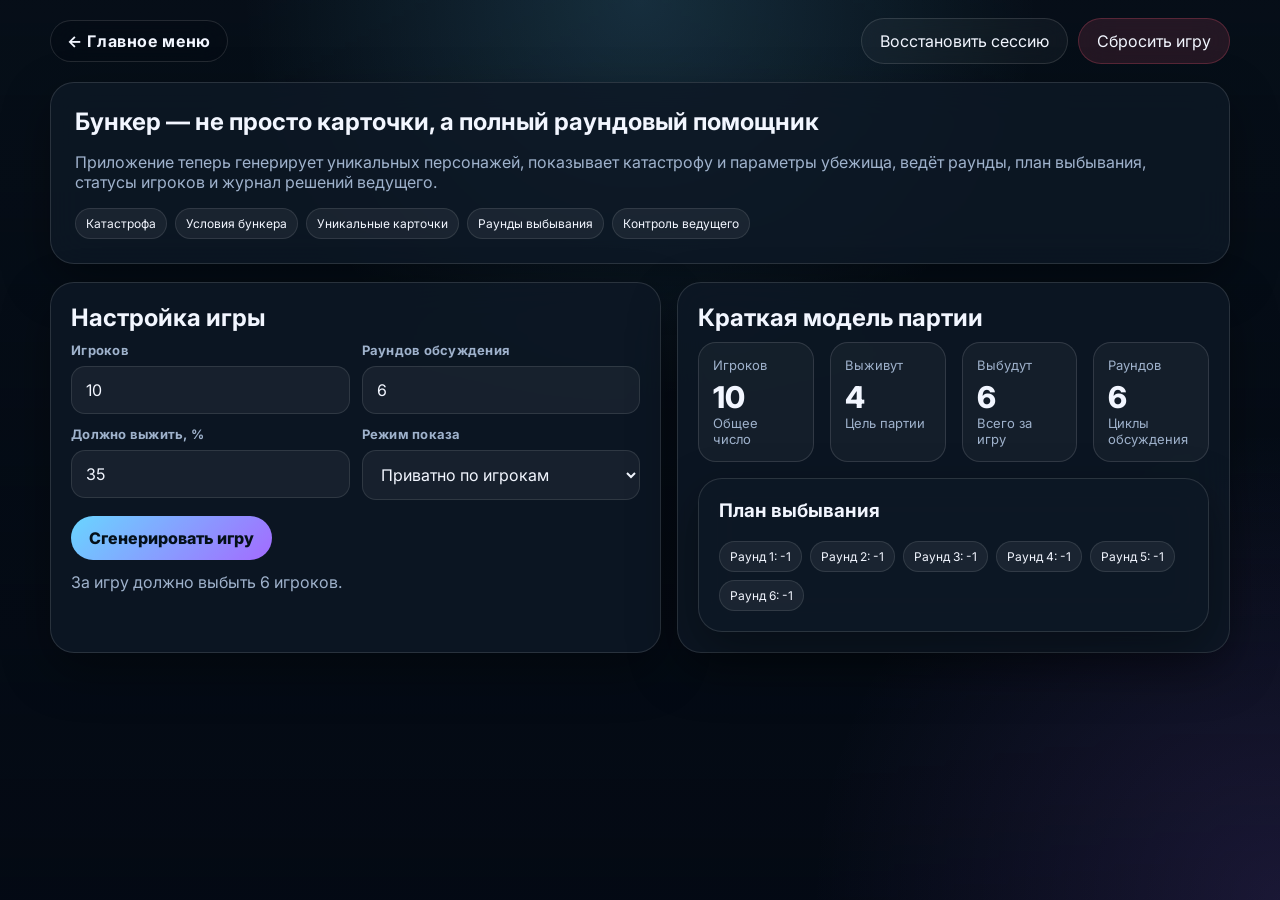
==== bunker.html @ 2659357e "Add files via upload" ====
<!DOCTYPE html>
<html lang="ru">
<head>
  <meta charset="UTF-8" />
  <meta name="viewport" content="width=device-width, initial-scale=1.0" />
  <title>Бункер — помощник ведущего</title>
  <link rel="preconnect" href="https://fonts.googleapis.com">
  <link rel="preconnect" href="https://fonts.gstatic.com" crossorigin>
  <link href="https://fonts.googleapis.com/css2?family=Inter:wght@400;500;600;700;800;900&display=swap" rel="stylesheet">
  <link rel="stylesheet" href="style.css">
</head>
<body class="bunker-bg">
  <main class="app-shell">
    <div class="topbar">
      <a class="brand" href="index.html">← Главное меню</a>
      <div class="button-row">
        <button class="ghost-btn" id="restoreBtn">Восстановить сессию</button>
        <button class="danger-btn" id="resetBtn">Сбросить игру</button>
      </div>
    </div>

    <section class="page-hero">
      <h1>Бункер — не просто карточки, а полный раундовый помощник</h1>
      <p>Приложение теперь генерирует уникальных персонажей, показывает катастрофу и параметры убежища, ведёт раунды, план выбывания, статусы игроков и журнал решений ведущего.</p>
      <div class="tag-row">
        <span class="tag">Катастрофа</span>
        <span class="tag">Условия бункера</span>
        <span class="tag">Уникальные карточки</span>
        <span class="tag">Раунды выбывания</span>
        <span class="tag">Контроль ведущего</span>
      </div>
    </section>

    <section id="setupView" class="setup-grid">
      <div class="setup-card">
        <h2>Настройка игры</h2>
        <div class="field-grid">
          <div class="field">
            <label for="playerCount">Игроков</label>
            <input id="playerCount" type="number" min="4" max="30" value="10">
          </div>
          <div class="field">
            <label for="roundsCount">Раундов обсуждения</label>
            <input id="roundsCount" type="number" min="3" max="10" value="6">
          </div>
          <div class="field">
            <label for="survivalPercent">Должно выжить, %</label>
            <input id="survivalPercent" type="number" min="20" max="60" value="35">
          </div>
          <div class="field">
            <label for="revealMode">Режим показа</label>
            <select id="revealMode">
              <option value="private">Приватно по игрокам</option>
              <option value="moderator">Сразу панель ведущего</option>
            </select>
          </div>
        </div>
        <div class="button-row" style="margin-top:16px">
          <button class="primary-btn" id="startBunkerBtn">Сгенерировать игру</button>
        </div>
        <p class="muted" id="bunkerHint" style="margin-top:12px">Лучше всего работает с 8–16 игроками и 5–7 раундами.</p>
      </div>

      <div class="setup-card">
        <h2>Краткая модель партии</h2>
        <div class="summary-grid">
          <div class="kpi"><div class="label">Игроков</div><div class="value" id="playersKpi">10</div><div class="hint">Общее число</div></div>
          <div class="kpi"><div class="label">Выживут</div><div class="value" id="surviveKpi">4</div><div class="hint">Цель партии</div></div>
          <div class="kpi"><div class="label">Выбyдут</div><div class="value" id="removeKpi">6</div><div class="hint">Всего за игру</div></div>
          <div class="kpi"><div class="label">Раундов</div><div class="value" id="roundsKpi">6</div><div class="hint">Циклы обсуждения</div></div>
        </div>
        <div class="status-card" style="margin-top:16px">
          <h3 style="margin-top:0">План выбывания</h3>
          <div class="tag-row" id="removalPreview"></div>
        </div>
      </div>
    </section>

    <section id="revealView" class="reveal-card hidden">
      <div class="reveal-stage active" id="revealWaiting">
        <div class="reveal-center">
          <div class="status-badge warn">Приватная выдача карточек</div>
          <h2 id="revealPlayerTitle">Игрок 1</h2>
          <p class="reveal-desc">Передайте устройство игроку и покажите только его карточку. После просмотра скройте её и переходите к следующему участнику.</p>
          <button class="primary-btn" id="showCharacterBtn">Показать карточку</button>
        </div>
      </div>
      <div class="reveal-stage" id="revealCardStage">
        <div id="characterRevealBody"></div>
        <div class="button-row" style="justify-content:center; margin-top:16px">
          <button class="ghost-btn" id="hideCharacterBtn">Скрыть и передать дальше</button>
        </div>
      </div>
    </section>

    <section id="dashboardView" class="dashboard-grid hidden">
      <div class="dashboard-card">
        <h3>Сценарий катастрофы и бункер</h3>
        <div class="modal-grid" id="scenarioGrid"></div>
      </div>

      <div class="dashboard-card">
        <h3>Игровой контроль</h3>
        <div class="summary-grid" style="margin-top:14px">
          <div class="kpi"><div class="label">Раунд</div><div class="value" id="roundLabel">1</div><div class="hint">Текущий этап</div></div>
          <div class="kpi"><div class="label">Живых</div><div class="value" id="aliveLabel">0</div><div class="hint">Остались в споре</div></div>
          <div class="kpi"><div class="label">План</div><div class="value" id="roundPlanLabel">0</div><div class="hint">Выгнать в этом раунде</div></div>
          <div class="kpi"><div class="label">Финал</div><div class="value" id="goalLabel">0</div><div class="hint">Должно выжить</div></div>
        </div>
        <div class="button-row" style="margin-top:16px">
          <button class="primary-btn" id="nextRoundBtn">Следующий раунд</button>
          <button class="ghost-btn" id="showAllBtn">Показать все карточки ведущему</button>
          <button class="soft-btn" id="randomSpeakerBtn">Случайный выступающий</button>
        </div>
        <p class="muted" id="speakerResult" style="margin-top:12px">Нажмите кнопку, чтобы выбрать следующего выступающего среди живых игроков.</p>
      </div>

      <div class="dashboard-card" style="grid-column: 1 / -1;">
        <div class="topbar" style="margin-bottom:14px">
          <h3 style="margin:0">Игроки</h3>
          <div class="button-row">
            <span class="status-badge warn" id="survivalState">Игра продолжается</span>
          </div>
        </div>
        <div class="players-grid" id="playersGrid"></div>
      </div>

      <div class="dashboard-card" style="grid-column: 1 / -1;">
        <h3>Журнал игры</h3>
        <div class="log-list" id="gameLog"></div>
      </div>
    </section>
  </main>

  <div class="modal" id="playerModal">
    <div class="modal-card">
      <div class="topbar">
        <h2 id="modalTitle" style="margin:0">Игрок</h2>
        <button class="ghost-btn" id="closeModalBtn">Закрыть</button>
      </div>
      <div class="modal-grid" id="modalBody"></div>
    </div>
  </div>

  <script>
    const STORAGE_KEY = 'bunkerEnhancedStateV2';
    let state = null;
    let bunkerData = null;
    const el = id => document.getElementById(id);

    async function loadData() {
      if (bunkerData) return bunkerData;
      const [disasters, settings, fields, supplies] = await Promise.all([
        fetch('data/disasters.json').then(r => r.json()),
        fetch('data/bunker-settings.json').then(r => r.json()),
        fetch('data/fields.json').then(r => r.json()),
        fetch('data/supplies.json').then(r => r.json())
      ]);
      bunkerData = { disasters, settings, fields, supplies };
      return bunkerData;
    }

    function clampNumber(value, min, max, fallback) {
      const num = parseInt(value, 10);
      if (Number.isNaN(num)) return fallback;
      return Math.min(max, Math.max(min, num));
    }

    function getConfig() {
      const players = clampNumber(el('playerCount').value, 4, 30, 10);
      const rounds = clampNumber(el('roundsCount').value, 3, 10, 6);
      const survivalPercent = clampNumber(el('survivalPercent').value, 20, 60, 35);
      const survive = Math.max(1, Math.round(players * survivalPercent / 100));
      const remove = Math.max(0, players - survive);
      return { players, rounds, survivalPercent, survive, remove, revealMode: el('revealMode').value };
    }

    function computeRemovalPlan(remove, rounds) {
      const plan = new Array(rounds).fill(0);
      let remaining = remove;
      for (let i = 0; i < rounds; i++) {
        const roundsLeft = rounds - i;
        const step = roundsLeft === 1 ? remaining : Math.ceil(remaining / roundsLeft);
        plan[i] = Math.max(0, Math.min(step, remaining));
        remaining -= plan[i];
      }
      return plan;
    }

    function updateSetupPreview() {
      const cfg = getConfig();
      const plan = computeRemovalPlan(cfg.remove, cfg.rounds);
      el('playersKpi').textContent = cfg.players;
      el('surviveKpi').textContent = cfg.survive;
      el('removeKpi').textContent = cfg.remove;
      el('roundsKpi').textContent = cfg.rounds;
      el('removalPreview').innerHTML = plan.map((count, i) => `<span class="tag">Раунд ${i + 1}: -${count}</span>`).join('');
      el('bunkerHint').textContent = cfg.remove === 0
        ? 'С таким процентом никто не выбывает. Для классики уменьшите процент выживших.'
        : `За игру должно выбыть ${cfg.remove} игроков.`;
    }

    function randomFrom(arr) {
      return arr[Math.floor(Math.random() * arr.length)];
    }

    function randomUniqueMultiple(arr, min, max) {
      const copy = [...arr];
      const count = Math.min(copy.length, Math.floor(Math.random() * (max - min + 1)) + min);
      const result = [];
      for (let i = 0; i < count; i++) {
        const idx = Math.floor(Math.random() * copy.length);
        result.push(copy.splice(idx, 1)[0]);
      }
      return result;
    }

    function generateCharacters(fields, total) {
      const used = {
        professions: new Set(), health: new Set(), phobias: new Set(),
        skills: new Set(), inventory: new Set(), qualities: new Set(),
        biography: new Set(), secrets: new Set()
      };

      function pick(key) {
        const pool = fields[key];
        const available = pool.filter(item => !used[key].has(item));
        const value = available.length ? randomFrom(available) : randomFrom(pool);
        used[key].add(value);
        return value;
      }

      return Array.from({ length: total }, (_, i) => ({
        id: i + 1,
        alive: true,
        profession: pick('professions'),
        health: pick('health'),
        phobia: pick('phobias'),
        skill: pick('skills'),
        inventory: pick('inventory'),
        quality: pick('qualities'),
        biography: pick('biography'),
        secret: pick('secrets'),
        notes: []
      }));
    }

    async function startBunker() {
      const cfg = getConfig();
      const data = await loadData();
      const disaster = randomFrom(data.disasters);
      const setting = randomFrom(data.settings);
      const supplies = randomUniqueMultiple(data.supplies, 2, 4);
      const area = randomFrom([
        '56 м², один уровень, тесно, но безопасно',
        '92 м², один уровень, комфортно для средней группы',
        '128 м², два уровня, хороший запас пространства',
        '168 м², два уровня, много отсеков и складов',
        '220 м², модульный бункер с технической зоной'
      ]);

      state = {
        round: 1,
        revealIndex: 0,
        showAllCards: cfg.revealMode === 'moderator',
        config: cfg,
        removalPlan: computeRemovalPlan(cfg.remove, cfg.rounds),
        scenario: {
          disaster,
          setting,
          area,
          supplies,
          specialRule: randomFrom([
            'Воздух снаружи опасен ещё минимум 18 месяцев.',
            'Первые 30 дней выходить наружу нельзя ни при каких условиях.',
            'В бункере нестабильная фильтрация воды.',
            'Энергии хватит только при строгой экономии.',
            'Снаружи иногда слышны сигналы других выживших.'
          ])
        },
        players: generateCharacters(data.fields, cfg.players),
        log: [{ time: new Date().toLocaleString('ru-RU'), message: 'Игра «Бункер» сгенерирована.' }]
      };
      saveState();

      if (cfg.revealMode === 'private') {
        showReveal();
      } else {
        showDashboard();
        makeLog('Карточки сразу открыты ведущему.');
      }
    }

    function saveState() {
      localStorage.setItem(STORAGE_KEY, JSON.stringify(state));
    }

    function clearState() {
      localStorage.removeItem(STORAGE_KEY);
    }

    function makeLog(message) {
      state.log.unshift({ time: new Date().toLocaleString('ru-RU'), message });
      saveState();
      renderDashboard();
    }

    function showReveal() {
      el('setupView').classList.add('hidden');
      el('dashboardView').classList.add('hidden');
      el('revealView').classList.remove('hidden');
      renderReveal();
    }

    function renderReveal() {
      const player = state.players[state.revealIndex];
      if (!player) {
        showDashboard();
        makeLog('Все карточки розданы. Ведущий перешёл в режим управления игрой.');
        return;
      }
      el('revealWaiting').classList.add('active');
      el('revealCardStage').classList.remove('active');
      el('revealPlayerTitle').textContent = `Игрок ${player.id}`;
    }

    function buildCharacterHtml(player) {
      return `
        <div class="reveal-center" style="align-items:stretch; text-align:left; min-height:auto;">
          <div class="status-card">
            <h2 style="margin-top:0">Карточка игрока ${player.id}</h2>
            <div class="modal-grid">
              <div class="kpi"><div class="label">Профессия</div><div>${player.profession}</div></div>
              <div class="kpi"><div class="label">Здоровье</div><div>${player.health}</div></div>
              <div class="kpi"><div class="label">Фобия</div><div>${player.phobia}</div></div>
              <div class="kpi"><div class="label">Навык</div><div>${player.skill}</div></div>
              <div class="kpi"><div class="label">Инвентарь</div><div>${player.inventory}</div></div>
              <div class="kpi"><div class="label">Качество</div><div>${player.quality}</div></div>
              <div class="kpi"><div class="label">Биография</div><div>${player.biography}</div></div>
              <div class="kpi"><div class="label">Секрет</div><div>${player.secret}</div></div>
            </div>
          </div>
        </div>
      `;
    }

    function showCharacter() {
      const player = state.players[state.revealIndex];
      if (!player) return;
      el('characterRevealBody').innerHTML = buildCharacterHtml(player);
      el('revealWaiting').classList.remove('active');
      el('revealCardStage').classList.add('active');
    }

    function hideCharacterAndNext() {
      state.revealIndex += 1;
      saveState();
      renderReveal();
    }

    function showDashboard() {
      el('setupView').classList.add('hidden');
      el('revealView').classList.add('hidden');
      el('dashboardView').classList.remove('hidden');
      renderDashboard();
    }

    function getRoundPlanCount() {
      return state.removalPlan[Math.min(state.round - 1, state.removalPlan.length - 1)] || 0;
    }

    function renderDashboard() {
      if (!state) return;
      el('roundLabel').textContent = state.round;
      el('aliveLabel').textContent = state.players.filter(p => p.alive).length;
      el('roundPlanLabel').textContent = getRoundPlanCount();
      el('goalLabel').textContent = state.config.survive;
      el('survivalState').textContent = state.players.filter(p => p.alive).length <= state.config.survive ? 'Финал: достигнут лимит выживших' : 'Игра продолжается';
      renderScenario();
      renderPlayers();
      renderLog();
      saveState();
    }

    function renderScenario() {
      const s = state.scenario;
      el('scenarioGrid').innerHTML = `
        <div class="kpi"><div class="label">Катастрофа</div><div class="value" style="font-size:24px">${s.disaster.type}</div><div class="hint">${s.disaster.description}</div></div>
        <div class="kpi"><div class="label">Бункер</div><div class="value" style="font-size:24px">${s.area}</div><div class="hint">Срок: ${s.setting.duration}</div></div>
        <div class="kpi"><div class="label">Ресурсы</div><div>${s.setting.resources}</div><div class="hint">Размер: ${s.setting.size}</div></div>
        <div class="kpi"><div class="label">Припасы</div><div>${s.supplies.join(', ')}</div><div class="hint">Стартовый запас</div></div>
        <div class="kpi" style="grid-column: 1 / -1;"><div class="label">Особое правило</div><div>${s.specialRule}</div></div>
      `;
    }

    function renderPlayers() {
      const showAll = state.showAllCards;
      el('playersGrid').innerHTML = state.players.map(player => `
        <article class="player-card ${player.alive ? '' : 'dead'}">
          <div class="title-row">
            <div>
              <h4>Игрок ${player.id}</h4>
              <div class="muted">${showAll ? player.profession : 'Карточка скрыта'}</div>
            </div>
            <span class="status-badge ${player.alive ? 'good' : 'bad'}">${player.alive ? 'В игре' : 'Выбыл'}</span>
          </div>
          <div class="tag-row">
            <span class="tag">Навык: ${showAll ? player.skill : 'скрыт'}</span>
            <span class="tag">Качество: ${showAll ? player.quality : 'скрыто'}</span>
          </div>
          <div class="button-row" style="margin-top:12px">
            <button class="soft-btn" onclick="togglePlayer(${player.id})">${player.alive ? 'Исключить' : 'Вернуть'}</button>
            <button class="ghost-btn" onclick="openPlayerModal(${player.id})">Подробнее</button>
          </div>
        </article>
      `).join('');
    }

    function renderLog() {
      el('gameLog').innerHTML = state.log.map(entry => `<div class="log-entry"><div class="time">${entry.time}</div><div>${entry.message}</div></div>`).join('');
    }

    function togglePlayer(id) {
      const player = state.players.find(p => p.id === id);
      if (!player) return;
      player.alive = !player.alive;
      player.notes.unshift(player.alive ? 'Возвращён в спор.' : `Исключён в раунде ${state.round}.`);
      makeLog(`Игрок ${player.id} ${player.alive ? 'возвращён в игру' : 'исключён из бункера'}.`);
      renderDashboard();
    }

    function nextRound() {
      if (state.round < state.config.rounds) {
        state.round += 1;
        makeLog(`Начался раунд ${state.round}. План выбывания: ${getRoundPlanCount()} игроков.`);
      } else {
        makeLog('Основные раунды завершены. Осталось определить финальный состав выживших.');
      }
      renderDashboard();
    }

    function randomSpeaker() {
      const alive = state.players.filter(p => p.alive);
      if (!alive.length) {
        el('speakerResult').textContent = 'Живых игроков не осталось.';
        return;
      }
      const speaker = alive[Math.floor(Math.random() * alive.length)];
      el('speakerResult').textContent = `Следующим выступает игрок ${speaker.id}${state.showAllCards ? ` — ${speaker.profession}` : ''}.`;
      makeLog(`Случайным образом выбран выступающий: игрок ${speaker.id}.`);
    }

    function openPlayerModal(id) {
      const p = state.players.find(player => player.id === id);
      if (!p) return;
      el('modalTitle').textContent = `Игрок ${p.id}`;
      el('modalBody').innerHTML = `
        <div class="kpi"><div class="label">Профессия</div><div>${p.profession}</div></div>
        <div class="kpi"><div class="label">Здоровье</div><div>${p.health}</div></div>
        <div class="kpi"><div class="label">Фобия</div><div>${p.phobia}</div></div>
        <div class="kpi"><div class="label">Навык</div><div>${p.skill}</div></div>
        <div class="kpi"><div class="label">Инвентарь</div><div>${p.inventory}</div></div>
        <div class="kpi"><div class="label">Качество</div><div>${p.quality}</div></div>
        <div class="kpi"><div class="label">Биография</div><div>${p.biography}</div></div>
        <div class="kpi"><div class="label">Секрет</div><div>${p.secret}</div></div>
        <div class="kpi" style="grid-column: 1 / -1;"><div class="label">Заметки ведущего</div><div>${p.notes.length ? `<ul>${p.notes.map(n => `<li>${n}</li>`).join('')}</ul>` : 'Пока без заметок.'}</div></div>
      `;
      el('playerModal').classList.add('active');
    }

    function closeModal() {
      el('playerModal').classList.remove('active');
    }

    function restoreSession() {
      const raw = localStorage.getItem(STORAGE_KEY);
      if (!raw) {
        alert('Сохранённая сессия не найдена.');
        return;
      }
      state = JSON.parse(raw);
      if (state.revealIndex < state.players.length && state.config.revealMode === 'private') showReveal();
      else showDashboard();
    }

    function hardReset() {
      if (!confirm('Полностью сбросить текущую игру?')) return;
      state = null;
      clearState();
      location.reload();
    }

    ['playerCount', 'roundsCount', 'survivalPercent', 'revealMode'].forEach(id => {
      el(id).addEventListener('input', updateSetupPreview);
      el(id).addEventListener('change', updateSetupPreview);
    });
    el('startBunkerBtn').addEventListener('click', startBunker);
    el('showCharacterBtn').addEventListener('click', showCharacter);
    el('hideCharacterBtn').addEventListener('click', hideCharacterAndNext);
    el('nextRoundBtn').addEventListener('click', nextRound);
    el('showAllBtn').addEventListener('click', () => {
      state.showAllCards = !state.showAllCards;
      makeLog(state.showAllCards ? 'Ведущий открыл все карточки.' : 'Ведущий снова скрыл карточки на общем экране.');
      renderDashboard();
    });
    el('randomSpeakerBtn').addEventListener('click', randomSpeaker);
    el('closeModalBtn').addEventListener('click', closeModal);
    el('playerModal').addEventListener('click', (e) => { if (e.target === el('playerModal')) closeModal(); });
    el('restoreBtn').addEventListener('click', restoreSession);
    el('resetBtn').addEventListener('click', hardReset);

    updateSetupPreview();
  </script>
</body>
</html>
---- style.css ----
:root {
  --bg: #08111b;
  --bg-soft: rgba(9, 18, 31, 0.78);
  --panel: rgba(14, 24, 38, 0.84);
  --panel-2: rgba(19, 32, 50, 0.92);
  --line: rgba(255,255,255,0.12);
  --line-strong: rgba(255,255,255,0.2);
  --text: #f2f6ff;
  --muted: #9fb2cc;
  --accent: #69d5ff;
  --accent-2: #a36bff;
  --danger: #ff5e7a;
  --success: #63e6a4;
  --warning: #ffd66b;
  --shadow: 0 18px 48px rgba(0, 0, 0, 0.35);
  --radius-xl: 24px;
  --radius-lg: 18px;
  --radius-md: 14px;
  --radius-sm: 10px;
  --safe-top: env(safe-area-inset-top, 0px);
  --safe-bottom: env(safe-area-inset-bottom, 0px);
}

* { box-sizing: border-box; }
html, body { margin: 0; min-height: 100%; }
body {
  color: var(--text);
  font-family: Inter, system-ui, -apple-system, BlinkMacSystemFont, "Segoe UI", sans-serif;
  background-color: var(--bg);
  background-size: cover;
  background-position: center;
  background-repeat: no-repeat;
  background-attachment: fixed;
}
body::before {
  content: "";
  position: fixed;
  inset: 0;
  background:
    radial-gradient(circle at top, rgba(105,213,255,0.16), transparent 36%),
    radial-gradient(circle at bottom right, rgba(163,107,255,0.14), transparent 30%),
    linear-gradient(180deg, rgba(2, 8, 16, 0.24), rgba(3, 8, 18, 0.78));
  pointer-events: none;
}
body.home-bg { background-image: url('./background.jpg'); }
body.mafia-bg { background-image: url('images/mafia-background.jpg'); }
body.bunker-bg { background-image: url('images/bunker-background.jpg'); }

button, input, select { font: inherit; }
a { color: inherit; text-decoration: none; }

.app-shell {
  position: relative;
  z-index: 1;
  width: min(1180px, calc(100% - 24px));
  margin: 0 auto;
  padding: calc(18px + var(--safe-top)) 0 calc(28px + var(--safe-bottom));
}

.topbar {
  display: flex;
  align-items: center;
  justify-content: space-between;
  gap: 12px;
  margin-bottom: 18px;
}

.brand, .ghost-btn, .primary-btn, .danger-btn, .soft-btn {
  border-radius: 999px;
  border: 1px solid var(--line);
  backdrop-filter: blur(14px);
  -webkit-backdrop-filter: blur(14px);
}

.brand {
  padding: 10px 16px;
  background: rgba(5, 10, 20, 0.42);
  font-weight: 700;
  letter-spacing: .04em;
}

.page-hero, .panel, .setup-card, .reveal-card, .dashboard-card, .player-card, .modal-card, .status-card {
  background: var(--panel);
  border: 1px solid var(--line);
  box-shadow: var(--shadow);
  backdrop-filter: blur(18px);
  -webkit-backdrop-filter: blur(18px);
}

.page-hero {
  border-radius: var(--radius-xl);
  padding: 24px;
  margin-bottom: 18px;
}
.page-hero h1, .page-hero h2, .setup-card h2, .dashboard-card h3, .reveal-card h2 {
  margin: 0 0 10px;
}
.page-hero p, .muted, .subtle { color: var(--muted); }

.hero-grid {
  display: grid;
  grid-template-columns: 1.3fr .9fr;
  gap: 18px;
}

.home-grid {
  display: grid;
  grid-template-columns: repeat(2, minmax(0, 1fr));
  gap: 18px;
  margin-top: 18px;
}

.game-tile {
  min-height: 280px;
  border-radius: 28px;
  overflow: hidden;
  position: relative;
  border: 1px solid var(--line);
  box-shadow: var(--shadow);
  background-size: cover;
  background-position: center;
  transition: transform .25s ease, border-color .25s ease, box-shadow .25s ease;
}
.game-tile::before {
  content: "";
  position: absolute; inset: 0;
  background: linear-gradient(180deg, rgba(0,0,0,.12), rgba(0,0,0,.68));
}
.game-tile:hover { transform: translateY(-4px); border-color: rgba(255,255,255,.28); }
.game-tile-content {
  position: absolute; inset: 0;
  display: flex; flex-direction: column; justify-content: flex-end;
  padding: 22px;
}
.game-tile h3 { margin: 0 0 8px; font-size: clamp(24px, 4vw, 34px); }
.game-tile p { margin: 0 0 16px; color: rgba(255,255,255,.84); }

.primary-btn, .ghost-btn, .danger-btn, .soft-btn {
  appearance: none;
  cursor: pointer;
  padding: 12px 18px;
  color: var(--text);
  transition: transform .18s ease, background .18s ease, border-color .18s ease, opacity .18s ease;
}
.primary-btn:hover, .ghost-btn:hover, .danger-btn:hover, .soft-btn:hover { transform: translateY(-1px); }
.primary-btn {
  background: linear-gradient(135deg, var(--accent), var(--accent-2));
  border: none;
  color: #041019;
  font-weight: 800;
}
.ghost-btn { background: rgba(255,255,255,.04); }
.soft-btn { background: rgba(105,213,255,.1); border-color: rgba(105,213,255,.24); }
.danger-btn { background: rgba(255,94,122,.12); border-color: rgba(255,94,122,.24); }

.button-row {
  display: flex;
  flex-wrap: wrap;
  gap: 10px;
}

.setup-grid, .dashboard-grid, .summary-grid, .players-grid, .control-grid {
  display: grid;
  gap: 16px;
}
.setup-grid { grid-template-columns: 1.05fr .95fr; }
.dashboard-grid { grid-template-columns: 1.08fr .92fr; }
.summary-grid { grid-template-columns: repeat(4, minmax(0,1fr)); }
.control-grid { grid-template-columns: repeat(2, minmax(0,1fr)); }
.players-grid { grid-template-columns: repeat(auto-fit, minmax(220px, 1fr)); }

.setup-card, .dashboard-card, .reveal-card, .status-card { border-radius: var(--radius-xl); padding: 20px; }
.player-card {
  border-radius: var(--radius-lg);
  padding: 16px;
  position: relative;
  overflow: hidden;
}
.player-card.dead { opacity: .72; }
.player-card.dead::after {
  content: "ВЫБЫЛ";
  position: absolute;
  top: 12px; right: -28px;
  background: rgba(255,94,122,.88);
  color: white;
  padding: 6px 34px;
  font-size: 12px;
  font-weight: 800;
  transform: rotate(34deg);
}
.player-card .title-row {
  display: flex; justify-content: space-between; gap: 10px; align-items: flex-start;
  margin-bottom: 10px;
}
.player-card h4 { margin: 0; font-size: 18px; }

.field-grid {
  display: grid;
  grid-template-columns: repeat(2, minmax(0,1fr));
  gap: 12px;
}
.field {
  display: flex;
  flex-direction: column;
  gap: 8px;
}
.field label {
  font-size: 13px;
  font-weight: 700;
  color: var(--muted);
  letter-spacing: .02em;
}
.field input, .field select, .pill-input {
  width: 100%;
  border-radius: 14px;
  border: 1px solid rgba(255,255,255,.1);
  background: rgba(255,255,255,.05);
  color: var(--text);
  padding: 13px 14px;
  outline: none;
}
.field input:focus, .field select:focus, .pill-input:focus {
  border-color: rgba(105,213,255,.44);
  box-shadow: 0 0 0 3px rgba(105,213,255,.12);
}

.kpi {
  border-radius: 18px;
  border: 1px solid var(--line);
  background: rgba(255,255,255,.04);
  padding: 14px;
}
.kpi .label { color: var(--muted); font-size: 13px; margin-bottom: 6px; }
.kpi .value { font-size: clamp(22px, 4vw, 30px); font-weight: 800; }
.kpi .hint { color: var(--muted); font-size: 13px; }

.tag-row, .meta-list, .log-list, .quick-stats {
  display: flex; flex-wrap: wrap; gap: 8px;
}
.tag, .meta-pill, .status-badge {
  display: inline-flex; align-items: center; justify-content: center;
  padding: 7px 10px;
  border-radius: 999px;
  background: rgba(255,255,255,.06);
  border: 1px solid rgba(255,255,255,.1);
  font-size: 12px;
}
.status-badge.good { background: rgba(99,230,164,.12); border-color: rgba(99,230,164,.24); color: #c8ffe2; }
.status-badge.bad { background: rgba(255,94,122,.12); border-color: rgba(255,94,122,.24); color: #ffd4dd; }
.status-badge.warn { background: rgba(255,214,107,.12); border-color: rgba(255,214,107,.24); color: #fff0be; }

.reveal-stage { display: none; }
.reveal-stage.active { display: block; }
.reveal-center {
  min-height: 300px;
  display: flex;
  flex-direction: column;
  justify-content: center;
  align-items: center;
  text-align: center;
}
.reveal-role {
  font-size: clamp(28px, 5vw, 44px);
  font-weight: 900;
  margin: 8px 0 4px;
}
.reveal-desc { max-width: 600px; color: var(--muted); }

.list-box {
  display: flex; flex-direction: column; gap: 10px;
  max-height: 320px; overflow: auto;
  padding-right: 4px;
}
.list-item {
  display: grid;
  grid-template-columns: auto 1fr auto;
  gap: 10px;
  align-items: center;
  border-radius: 16px;
  border: 1px solid var(--line);
  background: rgba(255,255,255,.04);
  padding: 12px;
}
.list-item .index {
  width: 34px; height: 34px; border-radius: 50%;
  display: grid; place-items: center;
  background: rgba(255,255,255,.08);
  font-weight: 800;
}

.log-list {
  display: flex;
  flex-direction: column;
  gap: 10px;
  margin-top: 10px;
  max-height: 340px;
  overflow: auto;
}
.log-entry {
  border-radius: 16px;
  border: 1px solid var(--line);
  background: rgba(255,255,255,.04);
  padding: 12px 14px;
}
.log-entry .time { color: var(--muted); font-size: 12px; margin-bottom: 4px; }

.modal {
  position: fixed; inset: 0;
  display: none; align-items: center; justify-content: center;
  padding: 16px;
  background: rgba(4, 8, 16, 0.76);
  z-index: 40;
}
.modal.active { display: flex; }
.modal-card {
  width: min(760px, 100%);
  max-height: min(88vh, 920px);
  overflow: auto;
  border-radius: 24px;
  padding: 22px;
}
.modal-grid {
  display: grid;
  grid-template-columns: repeat(2, minmax(0,1fr));
  gap: 12px;
}
.modal-grid .kpi { min-height: 100%; }

.hidden { display: none !important; }
.center-note {
  text-align: center;
  padding: 18px;
  color: var(--muted);
}

@media (max-width: 900px) {
  .hero-grid, .setup-grid, .dashboard-grid, .summary-grid, .control-grid, .modal-grid { grid-template-columns: 1fr; }
}
@media (max-width: 640px) {
  .app-shell { width: min(100% - 14px, 1180px); }
  .page-hero, .setup-card, .dashboard-card, .reveal-card, .status-card, .modal-card { padding: 16px; }
  .field-grid { grid-template-columns: 1fr; }
  .home-grid { grid-template-columns: 1fr; }
  .topbar { align-items: stretch; flex-direction: column; }
}
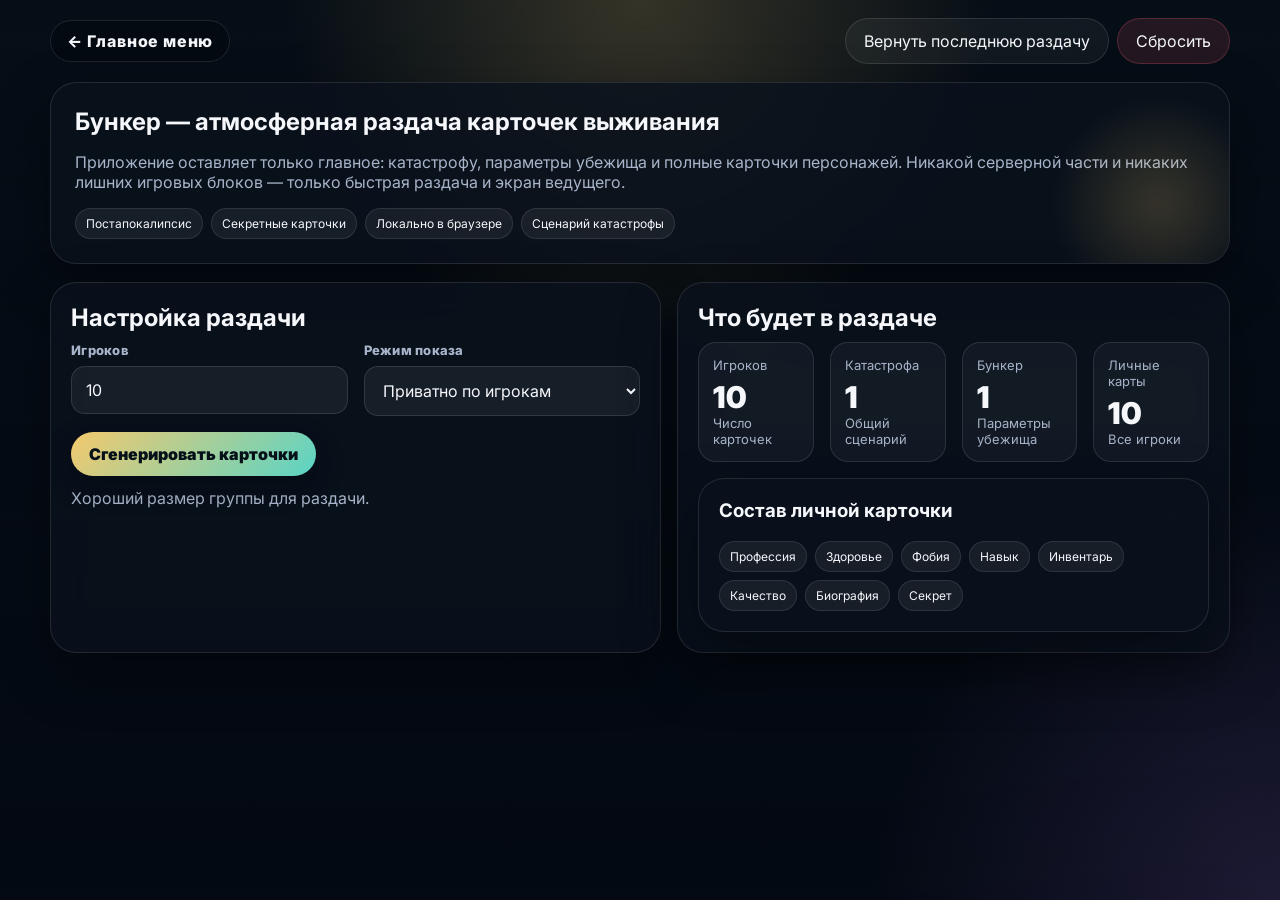
==== commit fe2e9570: "Add files via upload" ====
--- a/bunker.html
+++ b/bunker.html
@@ -3,7 +3,7 @@
 <head>
   <meta charset="UTF-8" />
   <meta name="viewport" content="width=device-width, initial-scale=1.0" />
-  <title>Бункер — помощник ведущего</title>
+  <title>Бункер — раздача карточек</title>
   <link rel="preconnect" href="https://fonts.googleapis.com">
   <link rel="preconnect" href="https://fonts.gstatic.com" crossorigin>
   <link href="https://fonts.googleapis.com/css2?family=Inter:wght@400;500;600;700;800;900&display=swap" rel="stylesheet">
@@ -14,64 +14,64 @@
     <div class="topbar">
       <a class="brand" href="index.html">← Главное меню</a>
       <div class="button-row">
-        <button class="ghost-btn" id="restoreBtn">Восстановить сессию</button>
-        <button class="danger-btn" id="resetBtn">Сбросить игру</button>
+        <button class="ghost-btn" id="restoreBtn">Вернуть последнюю раздачу</button>
+        <button class="danger-btn" id="resetBtn">Сбросить</button>
       </div>
     </div>
 
     <section class="page-hero">
-      <h1>Бункер — не просто карточки, а полный раундовый помощник</h1>
-      <p>Приложение теперь генерирует уникальных персонажей, показывает катастрофу и параметры убежища, ведёт раунды, план выбывания, статусы игроков и журнал решений ведущего.</p>
+      <h1>Бункер — атмосферная раздача карточек выживания</h1>
+      <p>Приложение оставляет только главное: катастрофу, параметры убежища и полные карточки персонажей. Никакой серверной части и никаких лишних игровых блоков — только быстрая раздача и экран ведущего.</p>
       <div class="tag-row">
-        <span class="tag">Катастрофа</span>
-        <span class="tag">Условия бункера</span>
-        <span class="tag">Уникальные карточки</span>
-        <span class="tag">Раунды выбывания</span>
-        <span class="tag">Контроль ведущего</span>
+        <span class="tag">Постапокалипсис</span>
+        <span class="tag">Секретные карточки</span>
+        <span class="tag">Локально в браузере</span>
+        <span class="tag">Сценарий катастрофы</span>
       </div>
     </section>
 
     <section id="setupView" class="setup-grid">
       <div class="setup-card">
-        <h2>Настройка игры</h2>
+        <h2>Настройка раздачи</h2>
         <div class="field-grid">
           <div class="field">
             <label for="playerCount">Игроков</label>
             <input id="playerCount" type="number" min="4" max="30" value="10">
           </div>
           <div class="field">
-            <label for="roundsCount">Раундов обсуждения</label>
-            <input id="roundsCount" type="number" min="3" max="10" value="6">
-          </div>
-          <div class="field">
-            <label for="survivalPercent">Должно выжить, %</label>
-            <input id="survivalPercent" type="number" min="20" max="60" value="35">
-          </div>
-          <div class="field">
             <label for="revealMode">Режим показа</label>
             <select id="revealMode">
               <option value="private">Приватно по игрокам</option>
-              <option value="moderator">Сразу панель ведущего</option>
+              <option value="moderator">Сразу экран ведущего</option>
             </select>
           </div>
         </div>
         <div class="button-row" style="margin-top:16px">
-          <button class="primary-btn" id="startBunkerBtn">Сгенерировать игру</button>
+          <button class="primary-btn" id="startBunkerBtn">Сгенерировать карточки</button>
         </div>
-        <p class="muted" id="bunkerHint" style="margin-top:12px">Лучше всего работает с 8–16 игроками и 5–7 раундами.</p>
+        <p class="muted" id="bunkerHint" style="margin-top:12px">Лучше всего работает с 8–16 игроками.</p>
       </div>
 
       <div class="setup-card">
-        <h2>Краткая модель партии</h2>
+        <h2>Что будет в раздаче</h2>
         <div class="summary-grid">
-          <div class="kpi"><div class="label">Игроков</div><div class="value" id="playersKpi">10</div><div class="hint">Общее число</div></div>
-          <div class="kpi"><div class="label">Выживут</div><div class="value" id="surviveKpi">4</div><div class="hint">Цель партии</div></div>
-          <div class="kpi"><div class="label">Выбyдут</div><div class="value" id="removeKpi">6</div><div class="hint">Всего за игру</div></div>
-          <div class="kpi"><div class="label">Раундов</div><div class="value" id="roundsKpi">6</div><div class="hint">Циклы обсуждения</div></div>
+          <div class="kpi"><div class="label">Игроков</div><div class="value" id="playersKpi">10</div><div class="hint">Число карточек</div></div>
+          <div class="kpi"><div class="label">Катастрофа</div><div class="value" id="scenarioKpi">1</div><div class="hint">Общий сценарий</div></div>
+          <div class="kpi"><div class="label">Бункер</div><div class="value" id="bunkerKpi">1</div><div class="hint">Параметры убежища</div></div>
+          <div class="kpi"><div class="label">Личные карты</div><div class="value" id="cardsKpi">10</div><div class="hint">Все игроки</div></div>
         </div>
         <div class="status-card" style="margin-top:16px">
-          <h3 style="margin-top:0">План выбывания</h3>
-          <div class="tag-row" id="removalPreview"></div>
+          <h3 style="margin-top:0">Состав личной карточки</h3>
+          <div class="tag-row">
+            <span class="tag">Профессия</span>
+            <span class="tag">Здоровье</span>
+            <span class="tag">Фобия</span>
+            <span class="tag">Навык</span>
+            <span class="tag">Инвентарь</span>
+            <span class="tag">Качество</span>
+            <span class="tag">Биография</span>
+            <span class="tag">Секрет</span>
+          </div>
         </div>
       </div>
     </section>
@@ -79,9 +79,9 @@
     <section id="revealView" class="reveal-card hidden">
       <div class="reveal-stage active" id="revealWaiting">
         <div class="reveal-center">
-          <div class="status-badge warn">Приватная выдача карточек</div>
+          <div class="status-badge warn">Приватная карточка</div>
           <h2 id="revealPlayerTitle">Игрок 1</h2>
-          <p class="reveal-desc">Передайте устройство игроку и покажите только его карточку. После просмотра скройте её и переходите к следующему участнику.</p>
+          <p class="reveal-desc">Передайте устройство игроку и покажите только его личную карточку. После просмотра скройте её и передайте следующему участнику.</p>
           <button class="primary-btn" id="showCharacterBtn">Показать карточку</button>
         </div>
       </div>
@@ -95,39 +95,19 @@
 
     <section id="dashboardView" class="dashboard-grid hidden">
       <div class="dashboard-card">
-        <h3>Сценарий катастрофы и бункер</h3>
+        <div class="topbar" style="margin-bottom:14px">
+          <h3 style="margin:0">Сценарий партии</h3>
+          <div class="button-row">
+            <button class="ghost-btn" id="showAllBtn">Показать карточки</button>
+          </div>
+        </div>
         <div class="modal-grid" id="scenarioGrid"></div>
       </div>
 
       <div class="dashboard-card">
-        <h3>Игровой контроль</h3>
-        <div class="summary-grid" style="margin-top:14px">
-          <div class="kpi"><div class="label">Раунд</div><div class="value" id="roundLabel">1</div><div class="hint">Текущий этап</div></div>
-          <div class="kpi"><div class="label">Живых</div><div class="value" id="aliveLabel">0</div><div class="hint">Остались в споре</div></div>
-          <div class="kpi"><div class="label">План</div><div class="value" id="roundPlanLabel">0</div><div class="hint">Выгнать в этом раунде</div></div>
-          <div class="kpi"><div class="label">Финал</div><div class="value" id="goalLabel">0</div><div class="hint">Должно выжить</div></div>
-        </div>
-        <div class="button-row" style="margin-top:16px">
-          <button class="primary-btn" id="nextRoundBtn">Следующий раунд</button>
-          <button class="ghost-btn" id="showAllBtn">Показать все карточки ведущему</button>
-          <button class="soft-btn" id="randomSpeakerBtn">Случайный выступающий</button>
-        </div>
-        <p class="muted" id="speakerResult" style="margin-top:12px">Нажмите кнопку, чтобы выбрать следующего выступающего среди живых игроков.</p>
-      </div>
-
-      <div class="dashboard-card" style="grid-column: 1 / -1;">
-        <div class="topbar" style="margin-bottom:14px">
-          <h3 style="margin:0">Игроки</h3>
-          <div class="button-row">
-            <span class="status-badge warn" id="survivalState">Игра продолжается</span>
-          </div>
-        </div>
+        <h3>Игроки</h3>
+        <p class="muted">На общем экране личные детали скрыты, пока ведущий сам не раскроет все карты.</p>
         <div class="players-grid" id="playersGrid"></div>
-      </div>
-
-      <div class="dashboard-card" style="grid-column: 1 / -1;">
-        <h3>Журнал игры</h3>
-        <div class="log-list" id="gameLog"></div>
       </div>
     </section>
   </main>
@@ -143,22 +123,583 @@
   </div>
 
   <script>
-    const STORAGE_KEY = 'bunkerEnhancedStateV2';
+    const STORAGE_KEY = 'bunkerCardDealerStateV3';
+    const bunkerData = {
+      disasters: [
+  {
+    "type": "Ядерная война",
+    "description": "Все страны начали ядерную войну, уничтожив цивилизацию."
+  },
+  {
+    "type": "Биологическое оружие",
+    "description": "Пандемия вышла из-под контроля."
+  },
+  {
+    "type": "Метеорит",
+    "description": "Гигантский метеорит упал на Землю, уничтожив большинство."
+  },
+  {
+    "type": "Вирус зомби",
+    "description": "Зомби-вирус заразил людей по всему миру."
+  },
+  {
+    "type": "Экологический коллапс",
+    "description": "Исчерпаны ресурсы планеты."
+  },
+  {
+    "type": "Внезапное затмение",
+    "description": "Солнце погасло, началась вечная ночь."
+  },
+  {
+    "type": "Вторжение инопланетян",
+    "description": "Чужая раса атаковала человечество."
+  },
+  {
+    "type": "Глобальное землетрясение",
+    "description": "Континенты разрушились от мощных подземных толчков."
+  },
+  {
+    "type": "Радиационный дождь",
+    "description": "Радиоактивные осадки поразили всю планету."
+  },
+  {
+    "type": "Конец света",
+    "description": "Пророчества исполнились, мир погрузился в хаос."
+  },
+  {
+    "type": "Электромагнитный импульс",
+    "description": "Все электроника вышла из строя."
+  },
+  {
+    "type": "Искусственный интеллект",
+    "description": "AI восстал против людей."
+  },
+  {
+    "type": "Мировой голод",
+    "description": "Урожаи пропали, запасы истощены."
+  },
+  {
+    "type": "Пандемия смертельной болезни",
+    "description": "Смертельный вирус уничтожает население."
+  },
+  {
+    "type": "Извержение сверхвулканов",
+    "description": "Вулканы пробудились, воздух стал ядовитым."
+  }
+],
+      settings: [
+  {
+    "size": "большой",
+    "resources": "минимум",
+    "duration": "5 лет"
+  },
+  {
+    "size": "средний",
+    "resources": "нормально",
+    "duration": "10 лет"
+  },
+  {
+    "size": "маленький",
+    "resources": "ограниченно",
+    "duration": "3 года"
+  },
+  {
+    "size": "огромный",
+    "resources": "максимум",
+    "duration": "15 лет"
+  },
+  {
+    "size": "подземный",
+    "resources": "нехватка воды",
+    "duration": "2 года"
+  },
+  {
+    "size": "автономный",
+    "resources": "полный запас",
+    "duration": "20 лет"
+  },
+  {
+    "size": "старый",
+    "resources": "истощены",
+    "duration": "1 год"
+  },
+  {
+    "size": "современный",
+    "resources": "возобновляемые источники",
+    "duration": "10 лет"
+  },
+  {
+    "size": "военный",
+    "resources": "боеприпасы",
+    "duration": "5 лет"
+  },
+  {
+    "size": "космический",
+    "resources": "ограниченный доступ",
+    "duration": "3 года"
+  },
+  {
+    "size": "морской",
+    "resources": "рыба и вода",
+    "duration": "7 лет"
+  },
+  {
+    "size": "горный",
+    "resources": "минералы",
+    "duration": "15 лет"
+  },
+  {
+    "size": "пустынный",
+    "resources": "вода и еда",
+    "duration": "2 года"
+  },
+  {
+    "size": "ледяной",
+    "resources": "ограничено",
+    "duration": "1 год"
+  },
+  {
+    "size": "в лесу",
+    "resources": "растительность",
+    "duration": "4 года"
+  }
+],
+      fields: {
+  "professions": [
+    "врач",
+    "инженер",
+    "учитель",
+    "военный",
+    "фермер",
+    "повар",
+    "водитель",
+    "программист",
+    "писатель",
+    "художник",
+    "архитектор",
+    "биолог",
+    "учёный",
+    "стоматолог",
+    "адвокат",
+    "бухгалтер",
+    "менеджер",
+    "оператор",
+    "слесарь",
+    "электрик",
+    "сантехник",
+    "строитель",
+    "дизайнер",
+    "переводчик",
+    "журналист",
+    "каменщик",
+    "лётчик",
+    "моряк",
+    "рыбак",
+    "официант",
+    "бармен",
+    "пожарный",
+    "полицейский",
+    "спасатель",
+    "садовник",
+    "ветеринар",
+    "актёр",
+    "музыкант",
+    "секретарь",
+    "курьер",
+    "охранник",
+    "торговый представитель",
+    "менеджер по продажам",
+    "маркетолог",
+    "фотограф",
+    "кинооператор",
+    "редактор",
+    "продюсер",
+    "аниматор",
+    "тренер",
+    "спортсмен",
+    "медсестра",
+    "фармацевт",
+    "психолог",
+    "социальный работник",
+    "политик"
+  ],
+  "health": [
+    "абсолютно здоров — Полностью здоровый человек, без ограничений",
+    "астма — Периодические приступы удушья при физической нагрузке или аллергенах",
+    "беременность — В положении, через 3 месяца потребуется помощь при родах",
+    "отсутствие конечности — Одна рука или нога отсутствует, ограниченная активность",
+    "диабет — Требуется постоянный контроль сахара и правильное питание",
+    "аллергия на пыльцу — Чихание, зуд и слёзы весной и осенью",
+    "эпилепсия — Возможны судороги под стрессом или без сна",
+    "гастрит — Проблемы с желудком, не переносит острую пищу",
+    "язва желудка — Хроническая язва, требуется лечение и покой",
+    "бронхит — Назойливый кашель, снижает выносливость",
+    "высокое давление — Риск обморока при стрессе или физической нагрузке",
+    "низкое давление — Часто теряет сознание при резких движениях",
+    "болезнь сердца — Сердце работает со сбоями, нуждается в отдыхе",
+    "зрение ниже нормы — Плохое зрение, возможно, нужны очки",
+    "плохой слух — Не слышит тихие звуки, разговор возможен с трудом",
+    "мигрень — Регулярные головные боли, мешают работать",
+    "остеохондроз — Боль в спине, особенно после долгого сидения",
+    "артрит — Суставы болят при перемене погоды или физических нагрузках",
+    "плоскостопие — Быстро устаёт при ходьбе, нужна специальная обувь",
+    "гипертония — Высокое кровяное давление, противопоказаны стрессы",
+    "гипотония — Низкое кровяное давление, часто слабость и головокружение",
+    "лимфома — Онкологическое заболевание лимфатических узлов",
+    "рак кожи — Должен избегать солнца, возможны метастазы",
+    "непереносимость лактозы — Не может есть молочные продукты, иначе расстройство",
+    "непереносимость глютена — При попадании глютена — вздутие и тошнота",
+    "перелом ноги — Легкий перелом, требует минимум 2 недели покоя",
+    "перелом руки — Перелом, ограничивает возможности рук",
+    "растяжение связок — Болезненно двигаться, нужно время на восстановление",
+    "синдром хронической усталости — Быстро истощается, даже без нагрузки",
+    "нерегулярное сердцебиение — Может быть внезапное повышение или снижение пульса",
+    "врожденная астма — Могут быть приступы, особенно при дыме или холоде",
+    "гипертрофия сердца — Избыточная нагрузка опасна, риск инфаркта",
+    "недержание мочи — Частые походы в туалет, вызывает дискомфорт",
+    "дефицит железа — Утомляемость, бледность, слабость",
+    "дефицит кальция — Проблемы с костями, мышечные спазмы",
+    "слабое зрение — Затруднения в навигации и чтении мелких надписей",
+    "ухудшение слуха — Сложности с ориентированием по звуку",
+    "частые головные боли — Отвлекающий фактор, особенно при ярком свете",
+    "проблемы с щитовидной железой — Гормональные сбои, усталость или беспокойство",
+    "энцефалит — Воспаление мозга, могут быть вспышки лихорадки",
+    "долгий восстановительный период — Долго заживает раны, долго восстанавливается после болезней"
+  ],
+  "phobias": [
+    "клаустрофобия",
+    "агрессия",
+    "социофобия",
+    "депрессия",
+    "страх темноты",
+    "страх высоты",
+    "страх пауков",
+    "страх открытых пространств",
+    "страх воды",
+    "страх насекомых",
+    "страх змей",
+    "страх инъекций",
+    "страх крови",
+    "страх боли",
+    "страх укола",
+    "страх врачей",
+    "страх больниц",
+    "страх авиаперелётов",
+    "страх езды на машине",
+    "страх лифта",
+    "страх метро",
+    "страх людей",
+    "страх общения",
+    "страх внимания",
+    "страх успеха",
+    "страх провала",
+    "страх ответственности",
+    "страх перемен",
+    "страх одиночества",
+    "страх близости",
+    "страх отношений",
+    "страх отвержения",
+    "страх отказа",
+    "страх потери контроля",
+    "страх смерти",
+    "страх будущего",
+    "страх прошлого",
+    "страх ошибок",
+    "страх выступления"
+  ],
+  "skills": [
+    "знание выживания",
+    "навыки первой помощи",
+    "умение стрелять",
+    "знание дикой природы",
+    "навыки ремонта",
+    "навыки программирования",
+    "навыки управления автомобилем",
+    "навыки плавания",
+    "навыки навигации",
+    "навыки строительства",
+    "навыки охоты",
+    "навыки рыболовства",
+    "навыки кулинарии",
+    "навыки выращивания овощей",
+    "навыки медицинской диагностики",
+    "навыки психологической поддержки",
+    "навыки командования",
+    "навыки переговоров",
+    "навыки аналитики",
+    "навыки защиты",
+    "навыки самообороны",
+    "навыки взлома",
+    "навыки электроники",
+    "навыки химии",
+    "навыки механики",
+    "навыки картографии",
+    "навыки ориентирования",
+    "навыки организации",
+    "навыки планирования",
+    "навыки лидерства",
+    "навыки работы в команде"
+  ],
+  "inventory": [
+    "топор",
+    "аптечка",
+    "ноутбук",
+    "удочка",
+    "бинокль",
+    "радиоприёмник",
+    "карта местности",
+    "компас",
+    "спички",
+    "фонарик",
+    "резиновые сапоги",
+    "дождевик",
+    "палатка",
+    "спальник",
+    "термос",
+    "горелка",
+    "кружка",
+    "ложка",
+    "нож",
+    "соль",
+    "сахар",
+    "консервы",
+    "сухари",
+    "кофе",
+    "чай",
+    "зонт",
+    "велосипед",
+    "спортивные часы",
+    "мангал",
+    "гитара",
+    "домкрат",
+    "запасное колесо",
+    "ручная клавиатура",
+    "косметичка",
+    "игра в карты",
+    "очки",
+    "бинт",
+    "средство от комаров",
+    "солнцезащитные очки",
+    "камера",
+    "походная плита",
+    "светодиодная лента",
+    "портативный аккумулятор",
+    "карманный фонарик",
+    "книга",
+    "фотоальбом",
+    "записная книжка",
+    "ручка",
+    "карандаш",
+    "часы",
+    "кружка с надписью",
+    "мультитул",
+    "парашют",
+    "складной стул",
+    "солнечная панель",
+    "мини-проектор",
+    "радио",
+    "свисток",
+    "пластиковая посуда",
+    "набор посуды",
+    "заправочный шланг",
+    "подзорная труба",
+    "дневник",
+    "зеркало",
+    "магнитный компас",
+    "мешок для спальника",
+    "набор пряжек",
+    "светодиодные фонарики",
+    "сигнальная ракетница",
+    "набор инструментов",
+    "универсальная отвёртка",
+    "сварочный аппарат",
+    "мобильный роутер"
+  ],
+  "qualities": [
+    "лидер",
+    "одиночка",
+    "душа компании",
+    "манипулятор",
+    "внимательный",
+    "наблюдательный",
+    "умный",
+    "логичный",
+    "инициативный",
+    "ответственный",
+    "доброжелательный",
+    "честный",
+    "искренний",
+    "спокойный",
+    "терпеливый",
+    "упрямый",
+    "жизнерадостный",
+    "весёлый",
+    "оптимист",
+    "пессимист",
+    "реалист",
+    "добросовестный",
+    "вежливый",
+    "необщительный",
+    "странный",
+    "добрый",
+    "раздражительный",
+    "харизматичный",
+    "внимательный к деталям",
+    "самостоятельный",
+    "трудолюбивый",
+    "ленивый",
+    "настойчивый",
+    "интуитивный",
+    "вдохновляющий",
+    "решительный",
+    "доверчивый",
+    "подозрительный",
+    "сдержанность"
+  ],
+  "biography": [
+    "28 лет, мужчина",
+    "19 лет, женщина",
+    "45 лет, мужчина",
+    "33 года, женщина",
+    "17 лет, мужчина",
+    "61 год, женщина",
+    "22 года, мужчина",
+    "37 лет, женщина",
+    "12 лет, мужчина",
+    "54 года, мужчина",
+    "20 лет, женщина",
+    "74 года, мужчина",
+    "18 лет, мужчина",
+    "31 год, женщина",
+    "93 года, мужчина",
+    "25 лет, женщина",
+    "41 год, мужчина",
+    "35 лет, мужчина",
+    "101 год, женщина",
+    "29 лет, мужчина",
+    "67 лет, мужчина",
+    "16 лет, мужчина",
+    "39 лет, женщина",
+    "82 года, мужчина",
+    "14 лет, мужчина",
+    "50 лет, мужчина",
+    "21 год, женщина",
+    "43 года, мужчина",
+    "24 года, женщина",
+    "70 лет, мужчина",
+    "15 лет, женщина",
+    "89 лет, мужчина",
+    "32 года, женщина",
+    "13 лет, мужчина",
+    "60 лет, женщина",
+    "18 лет, мужчина",
+    "26 лет, женщина",
+    "97 лет, мужчина",
+    "23 года, мужчина",
+    "48 лет, мужчина",
+    "30 лет, мужчина",
+    "100 лет, женщина",
+    "19 лет, мужчина",
+    "42 года, женщина",
+    "34 года, мужчина",
+    "76 лет, мужчина",
+    "27 лет, женщина",
+    "83 года, мужчина",
+    "101 год, мужчина",
+    "20 лет, мужчина",
+    "55 лет, женщина",
+    "33 года, мужчина",
+    "66 лет, женщина",
+    "21 год, мужчина",
+    "44 года, мужчина",
+    "91 год, женщина",
+    "24 года, мужчина",
+    "18 лет, мужчина",
+    "35 лет, мужчина",
+    "62 года, женщина",
+    "77 лет, мужчина",
+    "22 года, женщина",
+    "87 лет, женщина",
+    "100 лет, мужчина",
+    "29 лет, женщина",
+    "53 года, мужчина",
+    "12 лет, мужчина",
+    "40 лет, мужчина",
+    "99 лет, женщина"
+  ],
+  "secrets": [
+    "сидел в тюрьме",
+    "имеет тайный доступ к припасам",
+    "каннибал",
+    "скрывается от полиции",
+    "тайный информатор",
+    "агент спецслужб",
+    "бежал от семьи",
+    "был частью культа",
+    "знает секретную информацию",
+    "скрывает заболевание",
+    "обманул всех",
+    "взломал систему",
+    "совершил ограбление",
+    "сделал поддельные документы",
+    "скрывается от долгов",
+    "причинил кому-то вред",
+    "украл ценную вещь",
+    "получал выгоду от катастрофы",
+    "был свидетелем преступления",
+    "участвовал в эксперименте",
+    "тайно богат",
+    "имеет необычный талант",
+    "владеет несколькими языками",
+    "всё помнит с детства",
+    "может читать мысли",
+    "скрывает прошлое",
+    "любит странности",
+    "не доверяет правительству",
+    "имеет связи",
+    "тайно помогает другим",
+    "боится быть раскрытым",
+    "носит маску",
+    "скрывает свою силу",
+    "всё знает о выживании"
+  ]
+},
+      supplies: [
+  "Медицинский набор инструментов",
+  "Ружьё и патроны",
+  "Консервы на 3 месяца",
+  "Аптечка первой помощи",
+  "Топор и нож",
+  "Радиоприёмник",
+  "Карты местности",
+  "Генератор",
+  "Зарядные устройства",
+  "Настольные игры",
+  "Спальники",
+  "Резервуар для воды",
+  "Горелка",
+  "Семена растений",
+  "Инструменты для ремонта",
+  "Бинокль",
+  "Компас",
+  "Спички и зажигалка",
+  "Фонарик с батарейками",
+  "Пластиковые мешки",
+  "Средства гигиены",
+  "Очки ночного видения",
+  "Сухой паек на неделю",
+  "Перчатки и защитная одежда",
+  "Портативный холодильник",
+  "Складной стул",
+  "Средства от насекомых",
+  "Сигнальное зеркало",
+  "Леска и крючки для рыбалки",
+  "Солонка и специи"
+]
+    };
+
     let state = null;
-    let bunkerData = null;
     const el = id => document.getElementById(id);
-
-    async function loadData() {
-      if (bunkerData) return bunkerData;
-      const [disasters, settings, fields, supplies] = await Promise.all([
-        fetch('data/disasters.json').then(r => r.json()),
-        fetch('data/bunker-settings.json').then(r => r.json()),
-        fetch('data/fields.json').then(r => r.json()),
-        fetch('data/supplies.json').then(r => r.json())
-      ]);
-      bunkerData = { disasters, settings, fields, supplies };
-      return bunkerData;
-    }
 
     function clampNumber(value, min, max, fallback) {
       const num = parseInt(value, 10);
@@ -166,38 +707,20 @@
       return Math.min(max, Math.max(min, num));
     }
 
-    function getConfig() {
+    function updateSetupPreview() {
       const players = clampNumber(el('playerCount').value, 4, 30, 10);
-      const rounds = clampNumber(el('roundsCount').value, 3, 10, 6);
-      const survivalPercent = clampNumber(el('survivalPercent').value, 20, 60, 35);
-      const survive = Math.max(1, Math.round(players * survivalPercent / 100));
-      const remove = Math.max(0, players - survive);
-      return { players, rounds, survivalPercent, survive, remove, revealMode: el('revealMode').value };
-    }
-
-    function computeRemovalPlan(remove, rounds) {
-      const plan = new Array(rounds).fill(0);
-      let remaining = remove;
-      for (let i = 0; i < rounds; i++) {
-        const roundsLeft = rounds - i;
-        const step = roundsLeft === 1 ? remaining : Math.ceil(remaining / roundsLeft);
-        plan[i] = Math.max(0, Math.min(step, remaining));
-        remaining -= plan[i];
-      }
-      return plan;
-    }
-
-    function updateSetupPreview() {
-      const cfg = getConfig();
-      const plan = computeRemovalPlan(cfg.remove, cfg.rounds);
-      el('playersKpi').textContent = cfg.players;
-      el('surviveKpi').textContent = cfg.survive;
-      el('removeKpi').textContent = cfg.remove;
-      el('roundsKpi').textContent = cfg.rounds;
-      el('removalPreview').innerHTML = plan.map((count, i) => `<span class="tag">Раунд ${i + 1}: -${count}</span>`).join('');
-      el('bunkerHint').textContent = cfg.remove === 0
-        ? 'С таким процентом никто не выбывает. Для классики уменьшите процент выживших.'
-        : `За игру должно выбыть ${cfg.remove} игроков.`;
+      el('playersKpi').textContent = players;
+      el('cardsKpi').textContent = players;
+      el('scenarioKpi').textContent = 1;
+      el('bunkerKpi').textContent = 1;
+      el('bunkerHint').textContent = players < 6 ? 'Для более яркой партии лучше 6+ игроков.' : 'Хороший размер группы для раздачи.';
+    }
+
+    function saveState() {
+      localStorage.setItem(STORAGE_KEY, JSON.stringify(state));
+    }
+    function clearState() {
+      localStorage.removeItem(STORAGE_KEY);
     }
 
     function randomFrom(arr) {
@@ -232,7 +755,6 @@
 
       return Array.from({ length: total }, (_, i) => ({
         id: i + 1,
-        alive: true,
         profession: pick('professions'),
         health: pick('health'),
         phobia: pick('phobias'),
@@ -240,17 +762,15 @@
         inventory: pick('inventory'),
         quality: pick('qualities'),
         biography: pick('biography'),
-        secret: pick('secrets'),
-        notes: []
+        secret: pick('secrets')
       }));
     }
 
-    async function startBunker() {
-      const cfg = getConfig();
-      const data = await loadData();
-      const disaster = randomFrom(data.disasters);
-      const setting = randomFrom(data.settings);
-      const supplies = randomUniqueMultiple(data.supplies, 2, 4);
+    function startBunker() {
+      const players = clampNumber(el('playerCount').value, 4, 30, 10);
+      const disaster = randomFrom(bunkerData.disasters);
+      const setting = randomFrom(bunkerData.settings);
+      const supplies = randomUniqueMultiple(bunkerData.supplies, 2, 4);
       const area = randomFrom([
         '56 м², один уровень, тесно, но безопасно',
         '92 м², один уровень, комфортно для средней группы',
@@ -258,51 +778,24 @@
         '168 м², два уровня, много отсеков и складов',
         '220 м², модульный бункер с технической зоной'
       ]);
+      const specialRule = randomFrom([
+        'Запас воздуха нестабилен: группа должна подумать, кто реально полезен.',
+        'Одна секция бункера запечатана, места меньше, чем кажется.',
+        'В первые недели нельзя выходить наружу вообще.',
+        'Ресурсы ограничены, но внутри есть шанс наладить автономную жизнь.',
+        'Снаружи есть слабый радиосигнал: возможно, вы не единственные выжившие.'
+      ]);
 
       state = {
-        round: 1,
         revealIndex: 0,
-        showAllCards: cfg.revealMode === 'moderator',
-        config: cfg,
-        removalPlan: computeRemovalPlan(cfg.remove, cfg.rounds),
-        scenario: {
-          disaster,
-          setting,
-          area,
-          supplies,
-          specialRule: randomFrom([
-            'Воздух снаружи опасен ещё минимум 18 месяцев.',
-            'Первые 30 дней выходить наружу нельзя ни при каких условиях.',
-            'В бункере нестабильная фильтрация воды.',
-            'Энергии хватит только при строгой экономии.',
-            'Снаружи иногда слышны сигналы других выживших.'
-          ])
-        },
-        players: generateCharacters(data.fields, cfg.players),
-        log: [{ time: new Date().toLocaleString('ru-RU'), message: 'Игра «Бункер» сгенерирована.' }]
+        showAllCards: false,
+        config: { players, revealMode: el('revealMode').value },
+        scenario: { disaster, setting, supplies, area, specialRule },
+        players: generateCharacters(bunkerData.fields, players)
       };
       saveState();
-
-      if (cfg.revealMode === 'private') {
-        showReveal();
-      } else {
-        showDashboard();
-        makeLog('Карточки сразу открыты ведущему.');
-      }
-    }
-
-    function saveState() {
-      localStorage.setItem(STORAGE_KEY, JSON.stringify(state));
-    }
-
-    function clearState() {
-      localStorage.removeItem(STORAGE_KEY);
-    }
-
-    function makeLog(message) {
-      state.log.unshift({ time: new Date().toLocaleString('ru-RU'), message });
-      saveState();
-      renderDashboard();
+      if (state.config.revealMode === 'private') showReveal();
+      else showDashboard();
     }
 
     function showReveal() {
@@ -316,7 +809,6 @@
       const player = state.players[state.revealIndex];
       if (!player) {
         showDashboard();
-        makeLog('Все карточки розданы. Ведущий перешёл в режим управления игрой.');
         return;
       }
       el('revealWaiting').classList.add('active');
@@ -365,25 +857,10 @@
       renderDashboard();
     }
 
-    function getRoundPlanCount() {
-      return state.removalPlan[Math.min(state.round - 1, state.removalPlan.length - 1)] || 0;
-    }
-
     function renderDashboard() {
       if (!state) return;
-      el('roundLabel').textContent = state.round;
-      el('aliveLabel').textContent = state.players.filter(p => p.alive).length;
-      el('roundPlanLabel').textContent = getRoundPlanCount();
-      el('goalLabel').textContent = state.config.survive;
-      el('survivalState').textContent = state.players.filter(p => p.alive).length <= state.config.survive ? 'Финал: достигнут лимит выживших' : 'Игра продолжается';
-      renderScenario();
-      renderPlayers();
-      renderLog();
-      saveState();
-    }
-
-    function renderScenario() {
       const s = state.scenario;
+      el('showAllBtn').textContent = state.showAllCards ? 'Скрыть карточки' : 'Показать карточки';
       el('scenarioGrid').innerHTML = `
         <div class="kpi"><div class="label">Катастрофа</div><div class="value" style="font-size:24px">${s.disaster.type}</div><div class="hint">${s.disaster.description}</div></div>
         <div class="kpi"><div class="label">Бункер</div><div class="value" style="font-size:24px">${s.area}</div><div class="hint">Срок: ${s.setting.duration}</div></div>
@@ -391,63 +868,25 @@
         <div class="kpi"><div class="label">Припасы</div><div>${s.supplies.join(', ')}</div><div class="hint">Стартовый запас</div></div>
         <div class="kpi" style="grid-column: 1 / -1;"><div class="label">Особое правило</div><div>${s.specialRule}</div></div>
       `;
-    }
-
-    function renderPlayers() {
-      const showAll = state.showAllCards;
       el('playersGrid').innerHTML = state.players.map(player => `
-        <article class="player-card ${player.alive ? '' : 'dead'}">
+        <article class="player-card ${state.showAllCards ? '' : 'dead'}">
           <div class="title-row">
             <div>
               <h4>Игрок ${player.id}</h4>
-              <div class="muted">${showAll ? player.profession : 'Карточка скрыта'}</div>
+              <div class="muted">${state.showAllCards ? player.profession : 'Карточка скрыта'}</div>
             </div>
-            <span class="status-badge ${player.alive ? 'good' : 'bad'}">${player.alive ? 'В игре' : 'Выбыл'}</span>
+            <span class="status-badge ${state.showAllCards ? 'good' : 'warn'}">${state.showAllCards ? 'Открыто' : 'Секретно'}</span>
           </div>
           <div class="tag-row">
-            <span class="tag">Навык: ${showAll ? player.skill : 'скрыт'}</span>
-            <span class="tag">Качество: ${showAll ? player.quality : 'скрыто'}</span>
+            <span class="tag">Навык: ${state.showAllCards ? player.skill : 'скрыт'}</span>
+            <span class="tag">Качество: ${state.showAllCards ? player.quality : 'скрыто'}</span>
           </div>
           <div class="button-row" style="margin-top:12px">
-            <button class="soft-btn" onclick="togglePlayer(${player.id})">${player.alive ? 'Исключить' : 'Вернуть'}</button>
-            <button class="ghost-btn" onclick="openPlayerModal(${player.id})">Подробнее</button>
+            <button class="soft-btn" onclick="openPlayerModal(${player.id})">Подробнее</button>
           </div>
         </article>
       `).join('');
-    }
-
-    function renderLog() {
-      el('gameLog').innerHTML = state.log.map(entry => `<div class="log-entry"><div class="time">${entry.time}</div><div>${entry.message}</div></div>`).join('');
-    }
-
-    function togglePlayer(id) {
-      const player = state.players.find(p => p.id === id);
-      if (!player) return;
-      player.alive = !player.alive;
-      player.notes.unshift(player.alive ? 'Возвращён в спор.' : `Исключён в раунде ${state.round}.`);
-      makeLog(`Игрок ${player.id} ${player.alive ? 'возвращён в игру' : 'исключён из бункера'}.`);
-      renderDashboard();
-    }
-
-    function nextRound() {
-      if (state.round < state.config.rounds) {
-        state.round += 1;
-        makeLog(`Начался раунд ${state.round}. План выбывания: ${getRoundPlanCount()} игроков.`);
-      } else {
-        makeLog('Основные раунды завершены. Осталось определить финальный состав выживших.');
-      }
-      renderDashboard();
-    }
-
-    function randomSpeaker() {
-      const alive = state.players.filter(p => p.alive);
-      if (!alive.length) {
-        el('speakerResult').textContent = 'Живых игроков не осталось.';
-        return;
-      }
-      const speaker = alive[Math.floor(Math.random() * alive.length)];
-      el('speakerResult').textContent = `Следующим выступает игрок ${speaker.id}${state.showAllCards ? ` — ${speaker.profession}` : ''}.`;
-      makeLog(`Случайным образом выбран выступающий: игрок ${speaker.id}.`);
+      saveState();
     }
 
     function openPlayerModal(id) {
@@ -463,7 +902,6 @@
         <div class="kpi"><div class="label">Качество</div><div>${p.quality}</div></div>
         <div class="kpi"><div class="label">Биография</div><div>${p.biography}</div></div>
         <div class="kpi"><div class="label">Секрет</div><div>${p.secret}</div></div>
-        <div class="kpi" style="grid-column: 1 / -1;"><div class="label">Заметки ведущего</div><div>${p.notes.length ? `<ul>${p.notes.map(n => `<li>${n}</li>`).join('')}</ul>` : 'Пока без заметок.'}</div></div>
       `;
       el('playerModal').classList.add('active');
     }
@@ -475,7 +913,7 @@
     function restoreSession() {
       const raw = localStorage.getItem(STORAGE_KEY);
       if (!raw) {
-        alert('Сохранённая сессия не найдена.');
+        alert('Сохранённая раздача не найдена.');
         return;
       }
       state = JSON.parse(raw);
@@ -484,26 +922,23 @@
     }
 
     function hardReset() {
-      if (!confirm('Полностью сбросить текущую игру?')) return;
+      if (!confirm('Полностью сбросить текущую раздачу?')) return;
       state = null;
       clearState();
       location.reload();
     }
 
-    ['playerCount', 'roundsCount', 'survivalPercent', 'revealMode'].forEach(id => {
+    ['playerCount', 'revealMode'].forEach(id => {
       el(id).addEventListener('input', updateSetupPreview);
       el(id).addEventListener('change', updateSetupPreview);
     });
     el('startBunkerBtn').addEventListener('click', startBunker);
     el('showCharacterBtn').addEventListener('click', showCharacter);
     el('hideCharacterBtn').addEventListener('click', hideCharacterAndNext);
-    el('nextRoundBtn').addEventListener('click', nextRound);
     el('showAllBtn').addEventListener('click', () => {
       state.showAllCards = !state.showAllCards;
-      makeLog(state.showAllCards ? 'Ведущий открыл все карточки.' : 'Ведущий снова скрыл карточки на общем экране.');
       renderDashboard();
     });
-    el('randomSpeakerBtn').addEventListener('click', randomSpeaker);
     el('closeModalBtn').addEventListener('click', closeModal);
     el('playerModal').addEventListener('click', (e) => { if (e.target === el('playerModal')) closeModal(); });
     el('restoreBtn').addEventListener('click', restoreSession);
--- a/style.css
+++ b/style.css
@@ -1,22 +1,21 @@
 :root {
-  --bg: #08111b;
-  --bg-soft: rgba(9, 18, 31, 0.78);
-  --panel: rgba(14, 24, 38, 0.84);
-  --panel-2: rgba(19, 32, 50, 0.92);
-  --line: rgba(255,255,255,0.12);
+  --bg: #071018;
+  --panel: rgba(10, 18, 29, 0.82);
+  --panel-2: rgba(12, 22, 35, 0.92);
+  --line: rgba(255,255,255,0.11);
   --line-strong: rgba(255,255,255,0.2);
-  --text: #f2f6ff;
-  --muted: #9fb2cc;
-  --accent: #69d5ff;
-  --accent-2: #a36bff;
-  --danger: #ff5e7a;
-  --success: #63e6a4;
-  --warning: #ffd66b;
-  --shadow: 0 18px 48px rgba(0, 0, 0, 0.35);
-  --radius-xl: 24px;
-  --radius-lg: 18px;
-  --radius-md: 14px;
-  --radius-sm: 10px;
+  --text: #f5f7fb;
+  --muted: #a7b4c9;
+  --accent: #76d8ff;
+  --accent-2: #b980ff;
+  --accent-glow: rgba(118,216,255,0.28);
+  --danger: #ff617b;
+  --success: #69e3a5;
+  --warning: #ffd977;
+  --shadow: 0 20px 54px rgba(0, 0, 0, 0.38);
+  --radius-xl: 26px;
+  --radius-lg: 20px;
+  --radius-md: 15px;
   --safe-top: env(safe-area-inset-top, 0px);
   --safe-bottom: env(safe-area-inset-bottom, 0px);
 }
@@ -37,14 +36,24 @@
   position: fixed;
   inset: 0;
   background:
-    radial-gradient(circle at top, rgba(105,213,255,0.16), transparent 36%),
-    radial-gradient(circle at bottom right, rgba(163,107,255,0.14), transparent 30%),
-    linear-gradient(180deg, rgba(2, 8, 16, 0.24), rgba(3, 8, 18, 0.78));
+    radial-gradient(circle at top, var(--accent-glow), transparent 32%),
+    radial-gradient(circle at bottom right, rgba(185,128,255,0.14), transparent 26%),
+    linear-gradient(180deg, rgba(2, 8, 16, 0.22), rgba(3, 8, 18, 0.82));
   pointer-events: none;
 }
 body.home-bg { background-image: url('./background.jpg'); }
-body.mafia-bg { background-image: url('images/mafia-background.jpg'); }
-body.bunker-bg { background-image: url('images/bunker-background.jpg'); }
+body.mafia-bg {
+  background-image: url('images/mafia-background.jpg');
+  --accent: #ff738f;
+  --accent-2: #8a5cff;
+  --accent-glow: rgba(255,115,143,0.22);
+}
+body.bunker-bg {
+  background-image: url('images/bunker-background.jpg');
+  --accent: #f4c96d;
+  --accent-2: #5ad4c5;
+  --accent-glow: rgba(244,201,109,0.2);
+}
 
 button, input, select { font: inherit; }
 a { color: inherit; text-decoration: none; }
@@ -54,7 +63,7 @@
   z-index: 1;
   width: min(1180px, calc(100% - 24px));
   margin: 0 auto;
-  padding: calc(18px + var(--safe-top)) 0 calc(28px + var(--safe-bottom));
+  padding: calc(18px + var(--safe-top)) 0 calc(32px + var(--safe-bottom));
 }
 
 .topbar {
@@ -65,7 +74,7 @@
   margin-bottom: 18px;
 }
 
-.brand, .ghost-btn, .primary-btn, .danger-btn, .soft-btn {
+.brand, .ghost-btn, .primary-btn, .danger-btn, .soft-btn, .menu-btn {
   border-radius: 999px;
   border: 1px solid var(--line);
   backdrop-filter: blur(14px);
@@ -74,45 +83,56 @@
 
 .brand {
   padding: 10px 16px;
-  background: rgba(5, 10, 20, 0.42);
-  font-weight: 700;
-  letter-spacing: .04em;
-}
-
-.page-hero, .panel, .setup-card, .reveal-card, .dashboard-card, .player-card, .modal-card, .status-card {
+  background: rgba(4, 9, 17, 0.52);
+  font-weight: 800;
+  letter-spacing: .05em;
+}
+
+.page-hero, .setup-card, .reveal-card, .dashboard-card, .player-card, .modal-card, .status-card {
   background: var(--panel);
   border: 1px solid var(--line);
   box-shadow: var(--shadow);
-  backdrop-filter: blur(18px);
-  -webkit-backdrop-filter: blur(18px);
+  backdrop-filter: blur(20px);
+  -webkit-backdrop-filter: blur(20px);
 }
 
 .page-hero {
   border-radius: var(--radius-xl);
   padding: 24px;
   margin-bottom: 18px;
-}
-.page-hero h1, .page-hero h2, .setup-card h2, .dashboard-card h3, .reveal-card h2 {
-  margin: 0 0 10px;
-}
+  overflow: hidden;
+  position: relative;
+}
+.page-hero::after {
+  content: "";
+  position: absolute;
+  inset: auto -40px -50px auto;
+  width: 220px;
+  height: 220px;
+  border-radius: 50%;
+  background: radial-gradient(circle, var(--accent-glow), transparent 70%);
+  filter: blur(8px);
+}
+.page-hero h1, .page-hero h2, .setup-card h2, .dashboard-card h3, .reveal-card h2 { margin: 0 0 10px; }
 .page-hero p, .muted, .subtle { color: var(--muted); }
 
-.hero-grid {
+.hero-grid, .home-grid, .setup-grid, .dashboard-grid, .summary-grid, .players-grid, .control-grid, .modal-grid, .field-grid {
   display: grid;
-  grid-template-columns: 1.3fr .9fr;
-  gap: 18px;
-}
-
-.home-grid {
-  display: grid;
-  grid-template-columns: repeat(2, minmax(0, 1fr));
-  gap: 18px;
-  margin-top: 18px;
-}
+  gap: 16px;
+}
+.hero-grid { grid-template-columns: 1.25fr .95fr; }
+.home-grid { grid-template-columns: repeat(2, minmax(0, 1fr)); margin-top: 18px; }
+.setup-grid { grid-template-columns: 1.05fr .95fr; }
+.dashboard-grid { grid-template-columns: 1fr; }
+.summary-grid { grid-template-columns: repeat(4, minmax(0, 1fr)); }
+.control-grid, .modal-grid, .field-grid { grid-template-columns: repeat(2, minmax(0,1fr)); }
+.players-grid { grid-template-columns: repeat(auto-fit, minmax(220px, 1fr)); }
+
+.setup-card, .dashboard-card, .reveal-card, .status-card { border-radius: var(--radius-xl); padding: 20px; }
 
 .game-tile {
-  min-height: 280px;
-  border-radius: 28px;
+  min-height: 340px;
+  border-radius: 30px;
   overflow: hidden;
   position: relative;
   border: 1px solid var(--line);
@@ -123,136 +143,144 @@
 }
 .game-tile::before {
   content: "";
-  position: absolute; inset: 0;
-  background: linear-gradient(180deg, rgba(0,0,0,.12), rgba(0,0,0,.68));
-}
-.game-tile:hover { transform: translateY(-4px); border-color: rgba(255,255,255,.28); }
+  position: absolute;
+  inset: 0;
+  background: linear-gradient(180deg, rgba(0,0,0,.12), rgba(5,8,14,.8));
+}
+.game-tile::after {
+  content: "";
+  position: absolute;
+  inset: auto -30px -70px auto;
+  width: 190px;
+  height: 190px;
+  border-radius: 50%;
+  filter: blur(6px);
+}
+.game-tile.mafia-tile::after { background: radial-gradient(circle, rgba(255,115,143,.34), transparent 70%); }
+.game-tile.bunker-tile::after { background: radial-gradient(circle, rgba(244,201,109,.28), transparent 70%); }
+.game-tile:hover { transform: translateY(-4px); border-color: rgba(255,255,255,.26); }
 .game-tile-content {
-  position: absolute; inset: 0;
-  display: flex; flex-direction: column; justify-content: flex-end;
-  padding: 22px;
-}
-.game-tile h3 { margin: 0 0 8px; font-size: clamp(24px, 4vw, 34px); }
-.game-tile p { margin: 0 0 16px; color: rgba(255,255,255,.84); }
-
-.primary-btn, .ghost-btn, .danger-btn, .soft-btn {
+  position: absolute;
+  inset: 0;
+  display: flex;
+  flex-direction: column;
+  justify-content: flex-end;
+  padding: 24px;
+}
+.game-tile h3 { margin: 0 0 8px; font-size: clamp(28px, 4vw, 38px); }
+.game-tile p { margin: 0 0 16px; color: rgba(255,255,255,.86); max-width: 34ch; }
+
+.primary-btn, .ghost-btn, .danger-btn, .soft-btn, .menu-btn {
   appearance: none;
   cursor: pointer;
   padding: 12px 18px;
   color: var(--text);
-  transition: transform .18s ease, background .18s ease, border-color .18s ease, opacity .18s ease;
-}
-.primary-btn:hover, .ghost-btn:hover, .danger-btn:hover, .soft-btn:hover { transform: translateY(-1px); }
+  transition: transform .18s ease, background .18s ease, border-color .18s ease, opacity .18s ease, box-shadow .18s ease;
+}
+.primary-btn:hover, .ghost-btn:hover, .danger-btn:hover, .soft-btn:hover, .menu-btn:hover { transform: translateY(-1px); }
 .primary-btn {
   background: linear-gradient(135deg, var(--accent), var(--accent-2));
   border: none;
-  color: #041019;
+  color: #061018;
+  font-weight: 900;
+  box-shadow: 0 10px 28px rgba(0,0,0,.25);
+}
+.ghost-btn { background: rgba(255,255,255,.05); }
+.soft-btn { background: rgba(255,255,255,.07); border-color: rgba(255,255,255,.16); }
+.danger-btn { background: rgba(255,97,123,.12); border-color: rgba(255,97,123,.24); }
+.menu-btn {
+  display: inline-flex;
+  align-items: center;
+  gap: 8px;
+  width: fit-content;
   font-weight: 800;
 }
-.ghost-btn { background: rgba(255,255,255,.04); }
-.soft-btn { background: rgba(105,213,255,.1); border-color: rgba(105,213,255,.24); }
-.danger-btn { background: rgba(255,94,122,.12); border-color: rgba(255,94,122,.24); }
-
-.button-row {
+.menu-btn.mafia { background: linear-gradient(135deg, rgba(255,115,143,.95), rgba(138,92,255,.9)); color: #fff; border-color: transparent; }
+.menu-btn.bunker { background: linear-gradient(135deg, rgba(244,201,109,.95), rgba(90,212,197,.9)); color: #102019; border-color: transparent; }
+
+.button-row, .tag-row, .meta-list, .log-list, .quick-stats {
   display: flex;
   flex-wrap: wrap;
-  gap: 10px;
-}
-
-.setup-grid, .dashboard-grid, .summary-grid, .players-grid, .control-grid {
-  display: grid;
-  gap: 16px;
-}
-.setup-grid { grid-template-columns: 1.05fr .95fr; }
-.dashboard-grid { grid-template-columns: 1.08fr .92fr; }
-.summary-grid { grid-template-columns: repeat(4, minmax(0,1fr)); }
-.control-grid { grid-template-columns: repeat(2, minmax(0,1fr)); }
-.players-grid { grid-template-columns: repeat(auto-fit, minmax(220px, 1fr)); }
-
-.setup-card, .dashboard-card, .reveal-card, .status-card { border-radius: var(--radius-xl); padding: 20px; }
+  gap: 8px;
+}
+
 .player-card {
   border-radius: var(--radius-lg);
   padding: 16px;
   position: relative;
   overflow: hidden;
+  background: linear-gradient(180deg, rgba(255,255,255,.05), rgba(255,255,255,.03));
 }
 .player-card.dead { opacity: .72; }
 .player-card.dead::after {
-  content: "ВЫБЫЛ";
-  position: absolute;
-  top: 12px; right: -28px;
-  background: rgba(255,94,122,.88);
-  color: white;
-  padding: 6px 34px;
+  content: "СКРЫТО";
+  position: absolute;
+  top: 12px; right: -30px;
+  background: rgba(255,97,123,.9);
+  color: #fff;
+  padding: 6px 36px;
   font-size: 12px;
-  font-weight: 800;
+  font-weight: 900;
   transform: rotate(34deg);
 }
 .player-card .title-row {
-  display: flex; justify-content: space-between; gap: 10px; align-items: flex-start;
+  display: flex;
+  justify-content: space-between;
+  gap: 10px;
+  align-items: flex-start;
   margin-bottom: 10px;
 }
 .player-card h4 { margin: 0; font-size: 18px; }
 
-.field-grid {
-  display: grid;
-  grid-template-columns: repeat(2, minmax(0,1fr));
-  gap: 12px;
-}
-.field {
-  display: flex;
-  flex-direction: column;
-  gap: 8px;
-}
+.field { display: flex; flex-direction: column; gap: 8px; }
 .field label {
   font-size: 13px;
-  font-weight: 700;
+  font-weight: 800;
   color: var(--muted);
   letter-spacing: .02em;
 }
 .field input, .field select, .pill-input {
   width: 100%;
   border-radius: 14px;
-  border: 1px solid rgba(255,255,255,.1);
-  background: rgba(255,255,255,.05);
+  border: 1px solid rgba(255,255,255,.12);
+  background: rgba(255,255,255,.06);
   color: var(--text);
   padding: 13px 14px;
   outline: none;
 }
 .field input:focus, .field select:focus, .pill-input:focus {
-  border-color: rgba(105,213,255,.44);
-  box-shadow: 0 0 0 3px rgba(105,213,255,.12);
+  border-color: color-mix(in oklab, var(--accent) 60%, white 10%);
+  box-shadow: 0 0 0 3px color-mix(in oklab, var(--accent) 20%, transparent);
 }
 
 .kpi {
   border-radius: 18px;
   border: 1px solid var(--line);
-  background: rgba(255,255,255,.04);
+  background: rgba(255,255,255,.045);
   padding: 14px;
 }
 .kpi .label { color: var(--muted); font-size: 13px; margin-bottom: 6px; }
-.kpi .value { font-size: clamp(22px, 4vw, 30px); font-weight: 800; }
+.kpi .value { font-size: clamp(22px, 4vw, 30px); font-weight: 900; }
 .kpi .hint { color: var(--muted); font-size: 13px; }
 
-.tag-row, .meta-list, .log-list, .quick-stats {
-  display: flex; flex-wrap: wrap; gap: 8px;
-}
 .tag, .meta-pill, .status-badge {
-  display: inline-flex; align-items: center; justify-content: center;
+  display: inline-flex;
+  align-items: center;
+  justify-content: center;
   padding: 7px 10px;
   border-radius: 999px;
   background: rgba(255,255,255,.06);
   border: 1px solid rgba(255,255,255,.1);
   font-size: 12px;
 }
-.status-badge.good { background: rgba(99,230,164,.12); border-color: rgba(99,230,164,.24); color: #c8ffe2; }
-.status-badge.bad { background: rgba(255,94,122,.12); border-color: rgba(255,94,122,.24); color: #ffd4dd; }
-.status-badge.warn { background: rgba(255,214,107,.12); border-color: rgba(255,214,107,.24); color: #fff0be; }
+.status-badge.good { background: rgba(105,227,165,.12); border-color: rgba(105,227,165,.26); color: #cbffdf; }
+.status-badge.bad { background: rgba(255,97,123,.12); border-color: rgba(255,97,123,.24); color: #ffd6de; }
+.status-badge.warn { background: rgba(255,217,119,.12); border-color: rgba(255,217,119,.24); color: #fff2c2; }
 
 .reveal-stage { display: none; }
 .reveal-stage.active { display: block; }
 .reveal-center {
-  min-height: 300px;
+  min-height: 320px;
   display: flex;
   flex-direction: column;
   justify-content: center;
@@ -260,15 +288,19 @@
   text-align: center;
 }
 .reveal-role {
-  font-size: clamp(28px, 5vw, 44px);
+  font-size: clamp(30px, 5vw, 48px);
   font-weight: 900;
   margin: 8px 0 4px;
-}
-.reveal-desc { max-width: 600px; color: var(--muted); }
+  text-shadow: 0 0 18px rgba(0,0,0,.26);
+}
+.reveal-desc { max-width: 640px; color: var(--muted); }
 
 .list-box {
-  display: flex; flex-direction: column; gap: 10px;
-  max-height: 320px; overflow: auto;
+  display: flex;
+  flex-direction: column;
+  gap: 10px;
+  max-height: 360px;
+  overflow: auto;
   padding-right: 4px;
 }
 .list-item {
@@ -282,10 +314,13 @@
   padding: 12px;
 }
 .list-item .index {
-  width: 34px; height: 34px; border-radius: 50%;
-  display: grid; place-items: center;
+  width: 34px;
+  height: 34px;
+  border-radius: 50%;
+  display: grid;
+  place-items: center;
   background: rgba(255,255,255,.08);
-  font-weight: 800;
+  font-weight: 900;
 }
 
 .log-list {
@@ -305,10 +340,13 @@
 .log-entry .time { color: var(--muted); font-size: 12px; margin-bottom: 4px; }
 
 .modal {
-  position: fixed; inset: 0;
-  display: none; align-items: center; justify-content: center;
+  position: fixed;
+  inset: 0;
+  display: none;
+  align-items: center;
+  justify-content: center;
   padding: 16px;
-  background: rgba(4, 8, 16, 0.76);
+  background: rgba(4, 8, 16, 0.82);
   z-index: 40;
 }
 .modal.active { display: flex; }
@@ -319,27 +357,41 @@
   border-radius: 24px;
   padding: 22px;
 }
-.modal-grid {
-  display: grid;
-  grid-template-columns: repeat(2, minmax(0,1fr));
-  gap: 12px;
-}
 .modal-grid .kpi { min-height: 100%; }
 
 .hidden { display: none !important; }
-.center-note {
-  text-align: center;
-  padding: 18px;
+.center-note { text-align: center; padding: 18px; color: var(--muted); }
+
+.home-hero-note {
+  display: inline-flex;
+  align-items: center;
+  gap: 8px;
+  padding: 8px 12px;
+  margin-bottom: 12px;
+  border-radius: 999px;
+  border: 1px solid var(--line);
+  background: rgba(255,255,255,.05);
+  font-size: 13px;
   color: var(--muted);
 }
+.hero-actions { margin-top: 18px; }
+.tile-features { display: flex; flex-wrap: wrap; gap: 8px; margin-bottom: 14px; }
+.tile-features .tag { background: rgba(255,255,255,.08); }
+
+.atmosphere-strip {
+  border-radius: 22px;
+  border: 1px solid var(--line);
+  background: rgba(255,255,255,.04);
+  padding: 16px;
+}
 
 @media (max-width: 900px) {
-  .hero-grid, .setup-grid, .dashboard-grid, .summary-grid, .control-grid, .modal-grid { grid-template-columns: 1fr; }
+  .hero-grid, .setup-grid, .summary-grid, .control-grid, .modal-grid, .field-grid, .home-grid { grid-template-columns: 1fr; }
 }
 @media (max-width: 640px) {
   .app-shell { width: min(100% - 14px, 1180px); }
   .page-hero, .setup-card, .dashboard-card, .reveal-card, .status-card, .modal-card { padding: 16px; }
-  .field-grid { grid-template-columns: 1fr; }
-  .home-grid { grid-template-columns: 1fr; }
   .topbar { align-items: stretch; flex-direction: column; }
-}
+  .summary-grid { grid-template-columns: 1fr; }
+  .game-tile { min-height: 300px; }
+}
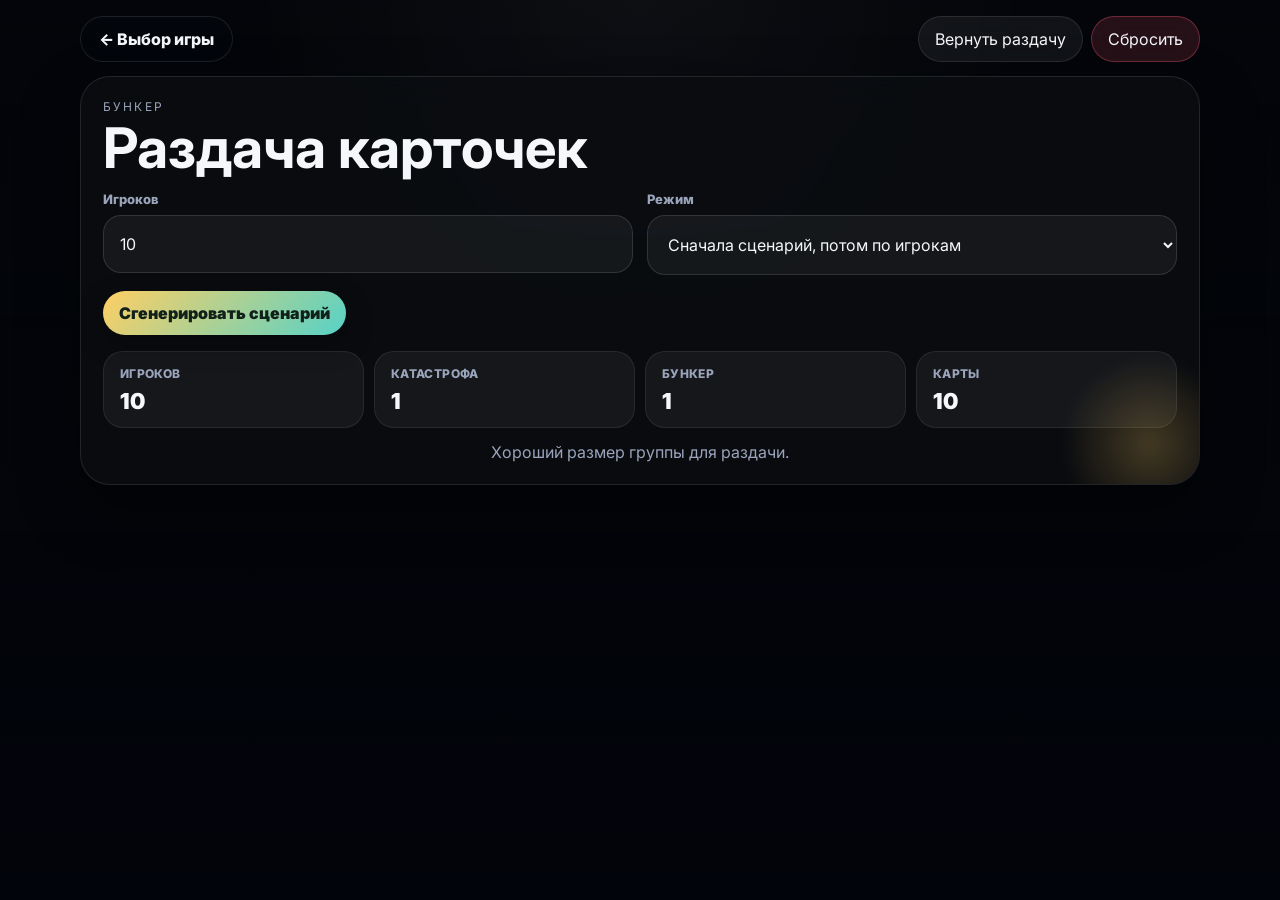
==== commit 94e6fda3: "Add files via upload" ====
--- a/bunker.html
+++ b/bunker.html
@@ -9,121 +9,99 @@
   <link href="https://fonts.googleapis.com/css2?family=Inter:wght@400;500;600;700;800;900&display=swap" rel="stylesheet">
   <link rel="stylesheet" href="style.css">
 </head>
-<body class="bunker-bg">
-  <main class="app-shell">
-    <div class="topbar">
-      <a class="brand" href="index.html">← Главное меню</a>
+<body class="bunker-bg bunker-theme">
+  <main class="app-shell app-shell-game">
+    <div class="topbar compact-topbar">
+      <a class="brand back-brand" href="index.html">← Выбор игры</a>
       <div class="button-row">
-        <button class="ghost-btn" id="restoreBtn">Вернуть последнюю раздачу</button>
+        <button class="ghost-btn" id="restoreBtn">Вернуть раздачу</button>
         <button class="danger-btn" id="resetBtn">Сбросить</button>
       </div>
     </div>
 
-    <section class="page-hero">
-      <h1>Бункер — атмосферная раздача карточек выживания</h1>
-      <p>Приложение оставляет только главное: катастрофу, параметры убежища и полные карточки персонажей. Никакой серверной части и никаких лишних игровых блоков — только быстрая раздача и экран ведущего.</p>
-      <div class="tag-row">
-        <span class="tag">Постапокалипсис</span>
-        <span class="tag">Секретные карточки</span>
-        <span class="tag">Локально в браузере</span>
-        <span class="tag">Сценарий катастрофы</span>
-      </div>
+    <section id="setupView" class="setup-card single-setup-card themed-frame bunker-frame">
+      <div class="section-title-wrap">
+        <div class="section-kicker">Бункер</div>
+        <h1>Раздача карточек</h1>
+      </div>
+      <div class="field-grid bunker-grid">
+        <div class="field">
+          <label for="playerCount">Игроков</label>
+          <input id="playerCount" type="number" min="4" max="30" value="10">
+        </div>
+        <div class="field">
+          <label for="revealMode">Режим</label>
+          <select id="revealMode">
+            <option value="private">Сначала сценарий, потом по игрокам</option>
+            <option value="moderator">Сразу экран ведущего</option>
+          </select>
+        </div>
+      </div>
+      <div class="button-row major-actions">
+        <button class="primary-btn bunker-primary" id="startBunkerBtn">Сгенерировать сценарий</button>
+      </div>
+      <div class="compact-summary compact-summary-bunker">
+        <div class="summary-pill"><span>Игроков</span><strong id="playersKpi">10</strong></div>
+        <div class="summary-pill"><span>Катастрофа</span><strong id="scenarioKpi">1</strong></div>
+        <div class="summary-pill"><span>Бункер</span><strong id="bunkerKpi">1</strong></div>
+        <div class="summary-pill"><span>Карты</span><strong id="cardsKpi">10</strong></div>
+      </div>
+      <p class="muted centered-muted" id="bunkerHint">Лучше всего работает с 8–16 игроками.</p>
     </section>
 
-    <section id="setupView" class="setup-grid">
-      <div class="setup-card">
-        <h2>Настройка раздачи</h2>
-        <div class="field-grid">
-          <div class="field">
-            <label for="playerCount">Игроков</label>
-            <input id="playerCount" type="number" min="4" max="30" value="10">
-          </div>
-          <div class="field">
-            <label for="revealMode">Режим показа</label>
-            <select id="revealMode">
-              <option value="private">Приватно по игрокам</option>
-              <option value="moderator">Сразу экран ведущего</option>
-            </select>
-          </div>
-        </div>
-        <div class="button-row" style="margin-top:16px">
-          <button class="primary-btn" id="startBunkerBtn">Сгенерировать карточки</button>
-        </div>
-        <p class="muted" id="bunkerHint" style="margin-top:12px">Лучше всего работает с 8–16 игроками.</p>
-      </div>
-
-      <div class="setup-card">
-        <h2>Что будет в раздаче</h2>
-        <div class="summary-grid">
-          <div class="kpi"><div class="label">Игроков</div><div class="value" id="playersKpi">10</div><div class="hint">Число карточек</div></div>
-          <div class="kpi"><div class="label">Катастрофа</div><div class="value" id="scenarioKpi">1</div><div class="hint">Общий сценарий</div></div>
-          <div class="kpi"><div class="label">Бункер</div><div class="value" id="bunkerKpi">1</div><div class="hint">Параметры убежища</div></div>
-          <div class="kpi"><div class="label">Личные карты</div><div class="value" id="cardsKpi">10</div><div class="hint">Все игроки</div></div>
-        </div>
-        <div class="status-card" style="margin-top:16px">
-          <h3 style="margin-top:0">Состав личной карточки</h3>
-          <div class="tag-row">
-            <span class="tag">Профессия</span>
-            <span class="tag">Здоровье</span>
-            <span class="tag">Фобия</span>
-            <span class="tag">Навык</span>
-            <span class="tag">Инвентарь</span>
-            <span class="tag">Качество</span>
-            <span class="tag">Биография</span>
-            <span class="tag">Секрет</span>
-          </div>
-        </div>
+    <section id="scenarioView" class="reveal-card hidden full-reveal-card bunker-reveal-frame">
+      <div class="scenario-card cinematic-scenario-card">
+        <div class="role-stage-badge bunker-badge">Сценарий катастрофы</div>
+        <h2 id="scenarioTitle"></h2>
+        <p class="scenario-main-text" id="scenarioDesc"></p>
+        <div class="scenario-pills" id="scenarioPills"></div>
+        <div class="button-row centered-row"><button class="primary-btn bunker-primary reveal-main-btn" id="beginDealBtn">Начать раздачу карт</button></div>
       </div>
     </section>
 
-    <section id="revealView" class="reveal-card hidden">
+    <section id="revealView" class="reveal-card hidden full-reveal-card bunker-reveal-frame">
       <div class="reveal-stage active" id="revealWaiting">
-        <div class="reveal-center">
-          <div class="status-badge warn">Приватная карточка</div>
+        <div class="reveal-center reveal-center-wide">
+          <div class="role-stage-badge bunker-badge">Личная карточка</div>
+          <div class="deal-counter" id="dealCounter">Игрок 1 из 10</div>
           <h2 id="revealPlayerTitle">Игрок 1</h2>
-          <p class="reveal-desc">Передайте устройство игроку и покажите только его личную карточку. После просмотра скройте её и передайте следующему участнику.</p>
-          <button class="primary-btn" id="showCharacterBtn">Показать карточку</button>
+          <button class="primary-btn bunker-primary reveal-main-btn" id="showCharacterBtn">Открыть карту</button>
         </div>
       </div>
       <div class="reveal-stage" id="revealCardStage">
-        <div id="characterRevealBody"></div>
-        <div class="button-row" style="justify-content:center; margin-top:16px">
-          <button class="ghost-btn" id="hideCharacterBtn">Скрыть и передать дальше</button>
+        <div class="deck-card bunker-deck-card" id="characterRevealBody"></div>
+        <div class="button-row centered-row" style="margin-top:16px">
+          <button class="ghost-btn accent-ghost" id="hideCharacterBtn">Скрыть карту</button>
         </div>
       </div>
     </section>
 
     <section id="dashboardView" class="dashboard-grid hidden">
-      <div class="dashboard-card">
+      <div class="dashboard-card themed-frame bunker-frame">
         <div class="topbar" style="margin-bottom:14px">
-          <h3 style="margin:0">Сценарий партии</h3>
-          <div class="button-row">
-            <button class="ghost-btn" id="showAllBtn">Показать карточки</button>
-          </div>
+          <h3 style="margin:0">Экран ведущего</h3>
+          <div class="button-row"><button class="ghost-btn accent-ghost" id="showAllBtn">Показать карточки</button></div>
         </div>
         <div class="modal-grid" id="scenarioGrid"></div>
       </div>
-
-      <div class="dashboard-card">
-        <h3>Игроки</h3>
-        <p class="muted">На общем экране личные детали скрыты, пока ведущий сам не раскроет все карты.</p>
-        <div class="players-grid" id="playersGrid"></div>
-      </div>
+      <div class="players-grid" id="playersGrid"></div>
     </section>
   </main>
 
   <div class="modal" id="playerModal">
-    <div class="modal-card">
-      <div class="topbar">
-        <h2 id="modalTitle" style="margin:0">Игрок</h2>
-        <button class="ghost-btn" id="closeModalBtn">Закрыть</button>
+    <div class="modal-card modal-card-wide themed-frame bunker-frame">
+      <div class="topbar"><h2 id="modalTitle" style="margin:0">Игрок</h2><button class="ghost-btn" id="closeModalBtn">Закрыть</button></div>
+      <div class="segmented" id="modalTabs">
+        <button class="seg-btn active" data-tab="core">Основа</button>
+        <button class="seg-btn" data-tab="traits">Черты</button>
+        <button class="seg-btn" data-tab="secret">Секрет</button>
       </div>
       <div class="modal-grid" id="modalBody"></div>
     </div>
   </div>
 
   <script>
-    const STORAGE_KEY = 'bunkerCardDealerStateV3';
+    const STORAGE_KEY = 'bunkerCardDealerStateV4';
     const bunkerData = {
       disasters: [
   {
@@ -697,254 +675,35 @@
   "Солонка и специи"
 ]
     };
-
     let state = null;
+    let modalPlayer = null;
     const el = id => document.getElementById(id);
-
-    function clampNumber(value, min, max, fallback) {
-      const num = parseInt(value, 10);
-      if (Number.isNaN(num)) return fallback;
-      return Math.min(max, Math.max(min, num));
-    }
-
-    function updateSetupPreview() {
-      const players = clampNumber(el('playerCount').value, 4, 30, 10);
-      el('playersKpi').textContent = players;
-      el('cardsKpi').textContent = players;
-      el('scenarioKpi').textContent = 1;
-      el('bunkerKpi').textContent = 1;
-      el('bunkerHint').textContent = players < 6 ? 'Для более яркой партии лучше 6+ игроков.' : 'Хороший размер группы для раздачи.';
-    }
-
-    function saveState() {
-      localStorage.setItem(STORAGE_KEY, JSON.stringify(state));
-    }
-    function clearState() {
-      localStorage.removeItem(STORAGE_KEY);
-    }
-
-    function randomFrom(arr) {
-      return arr[Math.floor(Math.random() * arr.length)];
-    }
-
-    function randomUniqueMultiple(arr, min, max) {
-      const copy = [...arr];
-      const count = Math.min(copy.length, Math.floor(Math.random() * (max - min + 1)) + min);
-      const result = [];
-      for (let i = 0; i < count; i++) {
-        const idx = Math.floor(Math.random() * copy.length);
-        result.push(copy.splice(idx, 1)[0]);
-      }
-      return result;
-    }
-
-    function generateCharacters(fields, total) {
-      const used = {
-        professions: new Set(), health: new Set(), phobias: new Set(),
-        skills: new Set(), inventory: new Set(), qualities: new Set(),
-        biography: new Set(), secrets: new Set()
-      };
-
-      function pick(key) {
-        const pool = fields[key];
-        const available = pool.filter(item => !used[key].has(item));
-        const value = available.length ? randomFrom(available) : randomFrom(pool);
-        used[key].add(value);
-        return value;
-      }
-
-      return Array.from({ length: total }, (_, i) => ({
-        id: i + 1,
-        profession: pick('professions'),
-        health: pick('health'),
-        phobia: pick('phobias'),
-        skill: pick('skills'),
-        inventory: pick('inventory'),
-        quality: pick('qualities'),
-        biography: pick('biography'),
-        secret: pick('secrets')
-      }));
-    }
-
-    function startBunker() {
-      const players = clampNumber(el('playerCount').value, 4, 30, 10);
-      const disaster = randomFrom(bunkerData.disasters);
-      const setting = randomFrom(bunkerData.settings);
-      const supplies = randomUniqueMultiple(bunkerData.supplies, 2, 4);
-      const area = randomFrom([
-        '56 м², один уровень, тесно, но безопасно',
-        '92 м², один уровень, комфортно для средней группы',
-        '128 м², два уровня, хороший запас пространства',
-        '168 м², два уровня, много отсеков и складов',
-        '220 м², модульный бункер с технической зоной'
-      ]);
-      const specialRule = randomFrom([
-        'Запас воздуха нестабилен: группа должна подумать, кто реально полезен.',
-        'Одна секция бункера запечатана, места меньше, чем кажется.',
-        'В первые недели нельзя выходить наружу вообще.',
-        'Ресурсы ограничены, но внутри есть шанс наладить автономную жизнь.',
-        'Снаружи есть слабый радиосигнал: возможно, вы не единственные выжившие.'
-      ]);
-
-      state = {
-        revealIndex: 0,
-        showAllCards: false,
-        config: { players, revealMode: el('revealMode').value },
-        scenario: { disaster, setting, supplies, area, specialRule },
-        players: generateCharacters(bunkerData.fields, players)
-      };
-      saveState();
-      if (state.config.revealMode === 'private') showReveal();
-      else showDashboard();
-    }
-
-    function showReveal() {
-      el('setupView').classList.add('hidden');
-      el('dashboardView').classList.add('hidden');
-      el('revealView').classList.remove('hidden');
-      renderReveal();
-    }
-
-    function renderReveal() {
-      const player = state.players[state.revealIndex];
-      if (!player) {
-        showDashboard();
-        return;
-      }
-      el('revealWaiting').classList.add('active');
-      el('revealCardStage').classList.remove('active');
-      el('revealPlayerTitle').textContent = `Игрок ${player.id}`;
-    }
-
-    function buildCharacterHtml(player) {
-      return `
-        <div class="reveal-center" style="align-items:stretch; text-align:left; min-height:auto;">
-          <div class="status-card">
-            <h2 style="margin-top:0">Карточка игрока ${player.id}</h2>
-            <div class="modal-grid">
-              <div class="kpi"><div class="label">Профессия</div><div>${player.profession}</div></div>
-              <div class="kpi"><div class="label">Здоровье</div><div>${player.health}</div></div>
-              <div class="kpi"><div class="label">Фобия</div><div>${player.phobia}</div></div>
-              <div class="kpi"><div class="label">Навык</div><div>${player.skill}</div></div>
-              <div class="kpi"><div class="label">Инвентарь</div><div>${player.inventory}</div></div>
-              <div class="kpi"><div class="label">Качество</div><div>${player.quality}</div></div>
-              <div class="kpi"><div class="label">Биография</div><div>${player.biography}</div></div>
-              <div class="kpi"><div class="label">Секрет</div><div>${player.secret}</div></div>
-            </div>
-          </div>
-        </div>
-      `;
-    }
-
-    function showCharacter() {
-      const player = state.players[state.revealIndex];
-      if (!player) return;
-      el('characterRevealBody').innerHTML = buildCharacterHtml(player);
-      el('revealWaiting').classList.remove('active');
-      el('revealCardStage').classList.add('active');
-    }
-
-    function hideCharacterAndNext() {
-      state.revealIndex += 1;
-      saveState();
-      renderReveal();
-    }
-
-    function showDashboard() {
-      el('setupView').classList.add('hidden');
-      el('revealView').classList.add('hidden');
-      el('dashboardView').classList.remove('hidden');
-      renderDashboard();
-    }
-
-    function renderDashboard() {
-      if (!state) return;
-      const s = state.scenario;
-      el('showAllBtn').textContent = state.showAllCards ? 'Скрыть карточки' : 'Показать карточки';
-      el('scenarioGrid').innerHTML = `
-        <div class="kpi"><div class="label">Катастрофа</div><div class="value" style="font-size:24px">${s.disaster.type}</div><div class="hint">${s.disaster.description}</div></div>
-        <div class="kpi"><div class="label">Бункер</div><div class="value" style="font-size:24px">${s.area}</div><div class="hint">Срок: ${s.setting.duration}</div></div>
-        <div class="kpi"><div class="label">Ресурсы</div><div>${s.setting.resources}</div><div class="hint">Размер: ${s.setting.size}</div></div>
-        <div class="kpi"><div class="label">Припасы</div><div>${s.supplies.join(', ')}</div><div class="hint">Стартовый запас</div></div>
-        <div class="kpi" style="grid-column: 1 / -1;"><div class="label">Особое правило</div><div>${s.specialRule}</div></div>
-      `;
-      el('playersGrid').innerHTML = state.players.map(player => `
-        <article class="player-card ${state.showAllCards ? '' : 'dead'}">
-          <div class="title-row">
-            <div>
-              <h4>Игрок ${player.id}</h4>
-              <div class="muted">${state.showAllCards ? player.profession : 'Карточка скрыта'}</div>
-            </div>
-            <span class="status-badge ${state.showAllCards ? 'good' : 'warn'}">${state.showAllCards ? 'Открыто' : 'Секретно'}</span>
-          </div>
-          <div class="tag-row">
-            <span class="tag">Навык: ${state.showAllCards ? player.skill : 'скрыт'}</span>
-            <span class="tag">Качество: ${state.showAllCards ? player.quality : 'скрыто'}</span>
-          </div>
-          <div class="button-row" style="margin-top:12px">
-            <button class="soft-btn" onclick="openPlayerModal(${player.id})">Подробнее</button>
-          </div>
-        </article>
-      `).join('');
-      saveState();
-    }
-
-    function openPlayerModal(id) {
-      const p = state.players.find(player => player.id === id);
-      if (!p) return;
-      el('modalTitle').textContent = `Игрок ${p.id}`;
-      el('modalBody').innerHTML = `
-        <div class="kpi"><div class="label">Профессия</div><div>${p.profession}</div></div>
-        <div class="kpi"><div class="label">Здоровье</div><div>${p.health}</div></div>
-        <div class="kpi"><div class="label">Фобия</div><div>${p.phobia}</div></div>
-        <div class="kpi"><div class="label">Навык</div><div>${p.skill}</div></div>
-        <div class="kpi"><div class="label">Инвентарь</div><div>${p.inventory}</div></div>
-        <div class="kpi"><div class="label">Качество</div><div>${p.quality}</div></div>
-        <div class="kpi"><div class="label">Биография</div><div>${p.biography}</div></div>
-        <div class="kpi"><div class="label">Секрет</div><div>${p.secret}</div></div>
-      `;
-      el('playerModal').classList.add('active');
-    }
-
-    function closeModal() {
-      el('playerModal').classList.remove('active');
-    }
-
-    function restoreSession() {
-      const raw = localStorage.getItem(STORAGE_KEY);
-      if (!raw) {
-        alert('Сохранённая раздача не найдена.');
-        return;
-      }
-      state = JSON.parse(raw);
-      if (state.revealIndex < state.players.length && state.config.revealMode === 'private') showReveal();
-      else showDashboard();
-    }
-
-    function hardReset() {
-      if (!confirm('Полностью сбросить текущую раздачу?')) return;
-      state = null;
-      clearState();
-      location.reload();
-    }
-
-    ['playerCount', 'revealMode'].forEach(id => {
-      el(id).addEventListener('input', updateSetupPreview);
-      el(id).addEventListener('change', updateSetupPreview);
-    });
-    el('startBunkerBtn').addEventListener('click', startBunker);
-    el('showCharacterBtn').addEventListener('click', showCharacter);
-    el('hideCharacterBtn').addEventListener('click', hideCharacterAndNext);
-    el('showAllBtn').addEventListener('click', () => {
-      state.showAllCards = !state.showAllCards;
-      renderDashboard();
-    });
-    el('closeModalBtn').addEventListener('click', closeModal);
-    el('playerModal').addEventListener('click', (e) => { if (e.target === el('playerModal')) closeModal(); });
-    el('restoreBtn').addEventListener('click', restoreSession);
-    el('resetBtn').addEventListener('click', hardReset);
-
+    function clampNumber(value,min,max,fallback){ const num=parseInt(value,10); if(Number.isNaN(num)) return fallback; return Math.min(max, Math.max(min,num)); }
+    function updateSetupPreview(){ const players=clampNumber(el('playerCount').value,4,30,10); el('playersKpi').textContent=players; el('cardsKpi').textContent=players; el('scenarioKpi').textContent=1; el('bunkerKpi').textContent=1; el('bunkerHint').textContent=players<6?'Для яркой партии лучше 6+ игроков.':'Хороший размер группы для раздачи.'; }
+    function saveState(){ localStorage.setItem(STORAGE_KEY, JSON.stringify(state)); }
+    function clearState(){ localStorage.removeItem(STORAGE_KEY); }
+    function randomFrom(arr){ return arr[Math.floor(Math.random()*arr.length)]; }
+    function randomUniqueMultiple(arr,min,max){ const copy=[...arr]; const count=Math.min(copy.length, Math.floor(Math.random()*(max-min+1))+min); const result=[]; for(let i=0;i<count;i++){ const idx=Math.floor(Math.random()*copy.length); result.push(copy.splice(idx,1)[0]); } return result; }
+    function generateCharacters(fields,total){ const used={ professions:new Set(), health:new Set(), phobias:new Set(), skills:new Set(), inventory:new Set(), qualities:new Set(), biography:new Set(), secrets:new Set() }; function pick(key){ const pool=fields[key]; const available=pool.filter(item=>!used[key].has(item)); const value=available.length?randomFrom(available):randomFrom(pool); used[key].add(value); return value; } return Array.from({length:total}, (_,i)=>({ id:i+1, profession:pick('professions'), health:pick('health'), phobia:pick('phobias'), skill:pick('skills'), inventory:pick('inventory'), quality:pick('qualities'), biography:pick('biography'), secret:pick('secrets') })); }
+    function startBunker(){ const players=clampNumber(el('playerCount').value,4,30,10); const disaster=randomFrom(bunkerData.disasters); const setting=randomFrom(bunkerData.settings); const supplies=randomUniqueMultiple(bunkerData.supplies,2,4); const area=randomFrom(['56 м², один уровень','92 м², комфортный блок','128 м², два уровня','168 м², секции и склады','220 м², модульный комплекс']); const specialRule=randomFrom(['Запас воздуха нестабилен.','Одна секция бункера запечатана.','В первые недели нельзя выходить наружу.','Ресурсы ограничены, но есть шанс на автономию.','Снаружи слышен слабый радиосигнал.']); state={ phase:'scenario', revealIndex:0, showAllCards:false, config:{ players, revealMode:el('revealMode').value }, scenario:{ disaster, setting, supplies, area, specialRule }, players:generateCharacters(bunkerData.fields, players) }; saveState(); if(state.config.revealMode==='private') showScenario(); else showDashboard(); }
+    function showScenario(){ el('setupView').classList.add('hidden'); el('revealView').classList.add('hidden'); el('dashboardView').classList.add('hidden'); el('scenarioView').classList.remove('hidden'); const s=state.scenario; el('scenarioTitle').textContent=s.disaster.type; el('scenarioDesc').textContent=s.disaster.description; el('scenarioPills').innerHTML=`<span class="scenario-pill">Бункер: ${s.area}</span><span class="scenario-pill">Срок: ${s.setting.duration}</span><span class="scenario-pill">Размер: ${s.setting.size}</span><span class="scenario-pill">Ресурсы: ${s.setting.resources}</span><span class="scenario-pill">Припасы: ${s.supplies.join(', ')}</span><span class="scenario-pill special">${s.specialRule}</span>`; state.phase='scenario'; saveState(); }
+    function beginDeal(){ state.phase='reveal'; saveState(); showReveal(); }
+    function showReveal(){ el('setupView').classList.add('hidden'); el('scenarioView').classList.add('hidden'); el('dashboardView').classList.add('hidden'); el('revealView').classList.remove('hidden'); renderReveal(); }
+    function renderReveal(){ const player=state.players[state.revealIndex]; if(!player){ showDashboard(); return; } el('revealWaiting').classList.add('active'); el('revealCardStage').classList.remove('active'); el('revealPlayerTitle').textContent=`Игрок ${player.id}`; el('dealCounter').textContent=`Игрок ${player.id} из ${state.players.length}`; }
+    function chunkCard(player,tab='core'){ const groups={ core:[['Профессия',player.profession],['Здоровье',player.health],['Биография',player.biography]], traits:[['Фобия',player.phobia],['Навык',player.skill],['Качество',player.quality],['Инвентарь',player.inventory]], secret:[['Секрет',player.secret]] }; const tabs=`<div class="segmented reveal-tabs"><button class="seg-btn ${tab==='core'?'active':''}" data-tab="core">Основа</button><button class="seg-btn ${tab==='traits'?'active':''}" data-tab="traits">Черты</button><button class="seg-btn ${tab==='secret'?'active':''}" data-tab="secret">Секрет</button></div>`; const cards=groups[tab].map(([label,val])=>`<div class="stat-card compact-stat"><div class="stat-label">${label}</div><div class="stat-value">${val}</div></div>`).join(''); return `<div class="deck-head"><div><div class="section-kicker">Карточка игрока</div><h3>Игрок ${player.id}</h3></div><div class="survival-seal"></div></div>${tabs}<div class="deck-grid deck-grid-compact">${cards}</div>`; }
+    function showCharacter(tab='core'){ const player=state.players[state.revealIndex]; if(!player) return; el('characterRevealBody').innerHTML=chunkCard(player,tab); attachRevealTabs(); el('revealWaiting').classList.remove('active'); el('revealCardStage').classList.add('active'); }
+    function attachRevealTabs(){ document.querySelectorAll('#characterRevealBody .seg-btn').forEach(btn=>btn.addEventListener('click', ()=>showCharacter(btn.dataset.tab))); }
+    function hideCharacterAndNext(){ state.revealIndex += 1; saveState(); renderReveal(); }
+    function showDashboard(){ el('setupView').classList.add('hidden'); el('scenarioView').classList.add('hidden'); el('revealView').classList.add('hidden'); el('dashboardView').classList.remove('hidden'); renderDashboard(); }
+    function renderDashboard(){ if(!state) return; const s=state.scenario; el('showAllBtn').textContent=state.showAllCards?'Скрыть карточки':'Показать карточки'; el('scenarioGrid').innerHTML=`<div class="kpi"><div class="label">Катастрофа</div><div class="value" style="font-size:24px">${s.disaster.type}</div><div class="hint">${s.disaster.description}</div></div><div class="kpi"><div class="label">Бункер</div><div class="value" style="font-size:24px">${s.area}</div><div class="hint">Срок: ${s.setting.duration}</div></div><div class="kpi"><div class="label">Ресурсы</div><div>${s.setting.resources}</div><div class="hint">Размер: ${s.setting.size}</div></div><div class="kpi"><div class="label">Припасы</div><div>${s.supplies.join(', ')}</div><div class="hint">Стартовый запас</div></div><div class="kpi" style="grid-column:1 / -1"><div class="label">Особое правило</div><div>${s.specialRule}</div></div>`; el('playersGrid').innerHTML=state.players.map(player=>`<article class="player-card themed-frame bunker-mini-card ${state.showAllCards?'':'dead'}"><div class="title-row"><div><h4>Игрок ${player.id}</h4><div class="muted">${state.showAllCards?player.profession:'Карточка скрыта'}</div></div><span class="status-badge ${state.showAllCards?'good':'warn'}">${state.showAllCards?'Открыто':'Секретно'}</span></div><div class="tag-row"><span class="tag">Навык: ${state.showAllCards?player.skill:'скрыт'}</span><span class="tag">Качество: ${state.showAllCards?player.quality:'скрыто'}</span></div><div class="button-row" style="margin-top:12px"><button class="soft-btn" onclick="openPlayerModal(${player.id})">Подробнее</button></div></article>`).join(''); saveState(); }
+    function openPlayerModal(id){ modalPlayer=state.players.find(player=>player.id===id); if(!modalPlayer) return; el('modalTitle').textContent=`Игрок ${modalPlayer.id}`; renderModalTab('core'); el('playerModal').classList.add('active'); }
+    function renderModalTab(tab){ if(!modalPlayer) return; document.querySelectorAll('#modalTabs .seg-btn').forEach(btn=>btn.classList.toggle('active', btn.dataset.tab===tab)); const groups={ core:[['Профессия',modalPlayer.profession],['Здоровье',modalPlayer.health],['Биография',modalPlayer.biography]], traits:[['Фобия',modalPlayer.phobia],['Навык',modalPlayer.skill],['Качество',modalPlayer.quality],['Инвентарь',modalPlayer.inventory]], secret:[['Секрет',modalPlayer.secret]] }; el('modalBody').innerHTML=groups[tab].map(([label,val])=>`<div class="kpi"><div class="label">${label}</div><div>${val}</div></div>`).join(''); }
+    function closeModal(){ el('playerModal').classList.remove('active'); }
+    function restoreSession(){ const raw=localStorage.getItem(STORAGE_KEY); if(!raw){ alert('Сохранённая раздача не найдена.'); return; } state=JSON.parse(raw); if(state.config.revealMode!=='private') showDashboard(); else if(state.phase==='scenario') showScenario(); else if(state.revealIndex < state.players.length) showReveal(); else showDashboard(); }
+    function hardReset(){ if(!confirm('Полностью сбросить текущую раздачу?')) return; state=null; clearState(); location.reload(); }
+    ['playerCount','revealMode'].forEach(id=>{ el(id).addEventListener('input', updateSetupPreview); el(id).addEventListener('change', updateSetupPreview); });
+    el('startBunkerBtn').addEventListener('click', startBunker); el('beginDealBtn').addEventListener('click', beginDeal); el('showCharacterBtn').addEventListener('click', ()=>showCharacter('core')); el('hideCharacterBtn').addEventListener('click', hideCharacterAndNext); el('showAllBtn').addEventListener('click', ()=>{ state.showAllCards=!state.showAllCards; renderDashboard(); }); el('closeModalBtn').addEventListener('click', closeModal); el('playerModal').addEventListener('click', e=>{ if(e.target===el('playerModal')) closeModal(); }); el('restoreBtn').addEventListener('click', restoreSession); el('resetBtn').addEventListener('click', hardReset); document.querySelectorAll('#modalTabs .seg-btn').forEach(btn=>btn.addEventListener('click', ()=>renderModalTab(btn.dataset.tab)));
     updateSetupPreview();
   </script>
 </body>
-</html>
+</html>
--- a/style.css
+++ b/style.css
@@ -1,397 +1,146 @@
+
 :root {
-  --bg: #071018;
-  --panel: rgba(10, 18, 29, 0.82);
-  --panel-2: rgba(12, 22, 35, 0.92);
-  --line: rgba(255,255,255,0.11);
-  --line-strong: rgba(255,255,255,0.2);
+  --bg: #05070d;
+  --panel: rgba(8, 12, 20, 0.86);
+  --panel-strong: rgba(10, 14, 24, 0.95);
+  --line: rgba(255,255,255,.1);
   --text: #f5f7fb;
-  --muted: #a7b4c9;
-  --accent: #76d8ff;
-  --accent-2: #b980ff;
-  --accent-glow: rgba(118,216,255,0.28);
-  --danger: #ff617b;
-  --success: #69e3a5;
-  --warning: #ffd977;
-  --shadow: 0 20px 54px rgba(0, 0, 0, 0.38);
-  --radius-xl: 26px;
-  --radius-lg: 20px;
-  --radius-md: 15px;
+  --muted: #9aa4bb;
+  --danger: #ff5a78;
+  --radius-xl: 28px;
+  --radius-lg: 22px;
+  --radius-md: 16px;
   --safe-top: env(safe-area-inset-top, 0px);
   --safe-bottom: env(safe-area-inset-bottom, 0px);
+  --shadow: 0 24px 60px rgba(0,0,0,.45);
 }
-
-* { box-sizing: border-box; }
-html, body { margin: 0; min-height: 100%; }
-body {
-  color: var(--text);
-  font-family: Inter, system-ui, -apple-system, BlinkMacSystemFont, "Segoe UI", sans-serif;
-  background-color: var(--bg);
-  background-size: cover;
-  background-position: center;
-  background-repeat: no-repeat;
-  background-attachment: fixed;
+*{box-sizing:border-box}
+html,body{margin:0;min-height:100%}
+body{
+  color:var(--text);
+  font-family:Inter,system-ui,-apple-system,BlinkMacSystemFont,"Segoe UI",sans-serif;
+  background-color:var(--bg);
+  background-size:cover;
+  background-position:center;
+  background-repeat:no-repeat;
+  background-attachment:fixed;
 }
-body::before {
-  content: "";
-  position: fixed;
-  inset: 0;
-  background:
-    radial-gradient(circle at top, var(--accent-glow), transparent 32%),
-    radial-gradient(circle at bottom right, rgba(185,128,255,0.14), transparent 26%),
-    linear-gradient(180deg, rgba(2, 8, 16, 0.22), rgba(3, 8, 18, 0.82));
-  pointer-events: none;
+body::before{
+  content:""; position:fixed; inset:0; pointer-events:none;
+  background:linear-gradient(180deg, rgba(0,0,0,.22), rgba(2,4,10,.82)), radial-gradient(circle at top, rgba(255,255,255,.05), transparent 35%);
 }
-body.home-bg { background-image: url('./background.jpg'); }
-body.mafia-bg {
-  background-image: url('images/mafia-background.jpg');
-  --accent: #ff738f;
-  --accent-2: #8a5cff;
-  --accent-glow: rgba(255,115,143,0.22);
+body.home-bg{background-image:url('./background.jpg')}
+body.mafia-bg{background-image:url('./mafia.png')}
+body.bunker-bg{background-image:url('./bunker.png')}
+body.mafia-theme{--accent:#ff6b8f; --accent-2:#7a50ff; --accent-glow:rgba(255,107,143,.26); --panel:rgba(8,6,16,.82); --panel-strong:rgba(12,8,24,.95)}
+body.bunker-theme{--accent:#ffcf63; --accent-2:#56d2c7; --accent-glow:rgba(255,207,99,.24); --panel:rgba(11,14,17,.84); --panel-strong:rgba(13,16,20,.96)}
+a{color:inherit;text-decoration:none}
+button,input,select{font:inherit}
+.app-shell{position:relative;z-index:1;width:min(1120px,calc(100% - 24px));margin:0 auto;padding:calc(16px + var(--safe-top)) 0 calc(28px + var(--safe-bottom))}
+.app-shell-home{display:flex;align-items:center;justify-content:center;min-height:100vh}
+.centered-shell{padding-top:calc(28px + var(--safe-top));padding-bottom:calc(28px + var(--safe-bottom))}
+.choice-screen,.setup-card,.reveal-card,.dashboard-card,.player-card,.modal-card,.themed-frame,.scenario-card,.deck-card{background:var(--panel);border:1px solid var(--line);box-shadow:var(--shadow);backdrop-filter:blur(18px);-webkit-backdrop-filter:blur(18px)}
+.choice-screen{width:min(560px,100%);padding:28px;border-radius:36px;text-align:center;position:relative;overflow:hidden}
+.choice-screen::after,.themed-frame::after,.role-card::after,.scenario-card::after{content:"";position:absolute;inset:auto -40px -50px auto;width:180px;height:180px;border-radius:50%;background:radial-gradient(circle,var(--accent-glow),transparent 70%);filter:blur(6px);pointer-events:none}
+.choice-logo{font-weight:900;font-size:clamp(24px,6vw,44px);letter-spacing:.03em}
+.choice-subtitle{margin-top:6px;color:var(--muted);text-transform:uppercase;letter-spacing:.2em;font-size:12px}
+.stacked-actions{display:grid;gap:16px;margin-top:26px}
+.game-choice{position:relative;display:flex;flex-direction:column;align-items:flex-start;gap:8px;padding:22px 22px;border-radius:26px;border:1px solid rgba(255,255,255,.12);overflow:hidden;box-shadow:inset 0 1px 0 rgba(255,255,255,.08), 0 16px 34px rgba(0,0,0,.25)}
+.game-choice strong{font-size:clamp(30px,8vw,44px);line-height:1;font-weight:900}
+.choice-kicker,.choice-note{position:relative;z-index:1}
+.choice-kicker{font-size:12px;letter-spacing:.18em;text-transform:uppercase;opacity:.85}
+.choice-note{font-size:16px;opacity:.95}
+.mafia-choice{background:linear-gradient(135deg, rgba(255,92,134,.95), rgba(106,73,255,.95));color:#fff}
+.bunker-choice{background:linear-gradient(135deg, rgba(255,209,92,.96), rgba(86,210,199,.96));color:#11201d}
+.topbar{display:flex;align-items:center;justify-content:space-between;gap:10px;margin-bottom:16px}
+.compact-topbar{margin-bottom:14px}
+.brand,.ghost-btn,.primary-btn,.danger-btn,.soft-btn,.seg-btn{border-radius:999px;border:1px solid var(--line);backdrop-filter:blur(12px);-webkit-backdrop-filter:blur(12px)}
+.brand,.ghost-btn,.primary-btn,.danger-btn,.soft-btn,.seg-btn{appearance:none;cursor:pointer;padding:12px 16px;color:var(--text);transition:transform .18s ease,opacity .18s ease,background .18s ease,border-color .18s ease,box-shadow .18s ease}
+.brand:hover,.ghost-btn:hover,.primary-btn:hover,.danger-btn:hover,.soft-btn:hover,.seg-btn:hover{transform:translateY(-1px)}
+.back-brand{padding:12px 18px;background:rgba(4,7,15,.58);font-weight:800}
+.ghost-btn{background:rgba(255,255,255,.06)}
+.accent-ghost{border-color:rgba(255,255,255,.16);background:rgba(255,255,255,.08)}
+.primary-btn{border:none;font-weight:900;color:#081018;box-shadow:0 10px 28px rgba(0,0,0,.28)}
+.mafia-primary{background:linear-gradient(135deg,var(--accent),var(--accent-2));color:#fff}
+.bunker-primary{background:linear-gradient(135deg,var(--accent),var(--accent-2));color:#112019}
+.danger-btn{background:rgba(255,90,120,.14);border-color:rgba(255,90,120,.34)}
+.soft-btn{background:rgba(255,255,255,.08)}
+.single-setup-card,.full-reveal-card,.dashboard-card,.modal-card{border-radius:30px;padding:22px;position:relative;overflow:hidden}
+.section-title-wrap{margin-bottom:16px}
+.section-kicker{font-size:12px;letter-spacing:.18em;text-transform:uppercase;color:var(--muted);margin-bottom:8px}
+h1{font-size:clamp(34px,8vw,56px);line-height:.95;margin:0}
+h2,h3{margin:0}
+.field-grid,.modal-grid,.players-grid,.dashboard-grid,.deck-grid{display:grid;gap:14px}
+.mafia-grid,.bunker-grid{grid-template-columns:repeat(2,minmax(0,1fr))}
+.modal-grid{grid-template-columns:repeat(2,minmax(0,1fr))}
+.players-grid{grid-template-columns:repeat(auto-fit,minmax(220px,1fr));margin-top:16px}
+.field{display:flex;flex-direction:column;gap:8px}
+.field label{font-size:13px;font-weight:800;color:var(--muted)}
+.field input,.field select{width:100%;border-radius:18px;border:1px solid rgba(255,255,255,.12);background:rgba(255,255,255,.05);padding:18px 16px;color:var(--text);outline:none}
+.major-actions{display:flex;flex-wrap:wrap;gap:10px;margin-top:16px}
+.compact-summary{display:grid;grid-template-columns:repeat(4,minmax(0,1fr));gap:10px;margin-top:16px}
+.summary-pill,.kpi,.stat-card{border-radius:20px;padding:14px 16px;background:rgba(255,255,255,.05);border:1px solid rgba(255,255,255,.08)}
+.summary-pill span,.kpi .label,.stat-label{display:block;color:var(--muted);font-size:12px;font-weight:800;letter-spacing:.03em;text-transform:uppercase;margin-bottom:8px}
+.summary-pill strong,.kpi .value,.stat-value{font-size:22px;font-weight:900;line-height:1.1}
+.centered-muted{text-align:center;margin:14px 0 0;color:var(--muted)}
+.hidden{display:none !important}
+.reveal-stage{display:none}
+.reveal-stage.active{display:block}
+.reveal-center{min-height:56vh;display:flex;flex-direction:column;align-items:center;justify-content:center;text-align:center}
+.reveal-center-wide{min-height:60vh}
+.role-stage-badge,.status-badge,.tag,.scenario-pill{display:inline-flex;align-items:center;justify-content:center;padding:8px 12px;border-radius:999px;border:1px solid rgba(255,255,255,.12);font-size:13px}
+.mafia-badge{background:rgba(255,107,143,.16);border-color:rgba(255,107,143,.34)}
+.bunker-badge{background:rgba(255,207,99,.16);border-color:rgba(255,207,99,.34)}
+.deal-counter{margin-top:14px;color:var(--muted);font-weight:700}
+.reveal-main-btn{margin-top:18px;padding:16px 28px;font-size:18px}
+.role-card,.scenario-card,.deck-card{position:relative;border-radius:28px;padding:22px;overflow:hidden}
+.role-card-mafia{max-width:720px;margin:0 auto;background:linear-gradient(180deg, rgba(26,10,32,.92), rgba(11,8,20,.98));border:1px solid rgba(255,115,150,.2)}
+.role-card-top{display:flex;align-items:center;justify-content:space-between;gap:10px}
+.card-moon{width:54px;height:54px;border-radius:50%;background:radial-gradient(circle at 35% 35%, rgba(255,255,255,.8), rgba(255,255,255,.16) 40%, transparent 44%), radial-gradient(circle, rgba(255,107,143,.25), transparent 70%)}
+.role-card-center{padding:26px 0 18px;text-align:center}
+.role-name-large{font-size:clamp(34px,9vw,58px);line-height:.92;font-weight:900;margin-bottom:14px}
+.role-desc-large{max-width:36ch;margin:0 auto;color:#d7d8e4;font-size:18px}
+.centered-row{justify-content:center}
+.scenario-card{max-width:860px;margin:0 auto;background:linear-gradient(180deg, rgba(30,25,10,.82), rgba(10,14,16,.98));text-align:center;border:1px solid rgba(255,207,99,.18)}
+.scenario-main-text{font-size:clamp(18px,4vw,24px);color:#eff2e8;max-width:32ch;margin:14px auto 0}
+.scenario-pills{display:flex;flex-wrap:wrap;gap:10px;justify-content:center;margin-top:18px}
+.scenario-pill{background:rgba(255,255,255,.06)}
+.scenario-pill.special{background:rgba(255,207,99,.16);border-color:rgba(255,207,99,.3)}
+.deck-card{max-width:860px;margin:0 auto;background:linear-gradient(180deg, rgba(19,17,11,.85), rgba(11,13,16,.98));border:1px solid rgba(255,255,255,.09)}
+.bunker-deck-card{border-color:rgba(255,207,99,.16)}
+.deck-head{display:flex;align-items:flex-start;justify-content:space-between;gap:10px;margin-bottom:14px}
+.deck-head h3{font-size:34px;margin-top:2px}
+.survival-seal{width:58px;height:58px;border-radius:18px;background:linear-gradient(135deg, rgba(255,207,99,.95), rgba(86,210,199,.95));box-shadow:0 8px 24px rgba(0,0,0,.24)}
+.segmented{display:flex;gap:8px;flex-wrap:wrap;margin-bottom:14px}
+.seg-btn{background:rgba(255,255,255,.06);padding:10px 14px;font-weight:800}
+.seg-btn.active{background:linear-gradient(135deg,var(--accent),var(--accent-2));color:#0b1618;border-color:transparent}
+.deck-grid-compact{grid-template-columns:repeat(2,minmax(0,1fr))}
+.compact-stat{min-height:104px}
+.tag-row,.button-row{display:flex;flex-wrap:wrap;gap:8px}
+.tag{background:rgba(255,255,255,.06);color:#e8eef8}
+.status-badge.good{background:rgba(105,227,165,.18);border-color:rgba(105,227,165,.3)}
+.status-badge.warn{background:rgba(255,217,119,.16);border-color:rgba(255,217,119,.3)}
+.status-badge.bad{background:rgba(255,90,120,.16);border-color:rgba(255,90,120,.34)}
+.player-card{border-radius:22px;padding:16px;position:relative;overflow:hidden;background:linear-gradient(180deg, rgba(255,255,255,.06), rgba(255,255,255,.03))}
+.player-card.dead{opacity:.76}
+.player-card.dead::after{content:"СКРЫТО";position:absolute;top:14px;right:-34px;background:rgba(255,90,120,.92);color:#fff;padding:6px 38px;font-size:12px;font-weight:900;transform:rotate(34deg)}
+.player-card h4{margin:0;font-size:20px}
+.title-row{display:flex;justify-content:space-between;gap:10px;align-items:flex-start;margin-bottom:12px}
+.muted,.kpi .hint{color:var(--muted)}
+.modal{position:fixed;inset:0;display:none;align-items:flex-end;justify-content:center;padding:16px;background:rgba(0,0,0,.5);z-index:12}
+.modal.active{display:flex}
+.modal-card-wide{width:min(920px,100%)}
+.kpi{min-height:100px}
+@media (max-width: 760px){
+  .app-shell{width:min(100%, calc(100% - 14px));padding-top:calc(10px + var(--safe-top))}
+  .topbar{flex-direction:column;align-items:stretch}
+  .button-row{width:100%}
+  .button-row > *{flex:1}
+  .mafia-grid,.bunker-grid,.modal-grid,.deck-grid-compact,.compact-summary{grid-template-columns:1fr}
+  .choice-screen{padding:22px;border-radius:28px}
+  .single-setup-card,.full-reveal-card,.dashboard-card,.modal-card{padding:18px;border-radius:24px}
+  h1{font-size:clamp(30px,11vw,46px)}
+  .role-name-large{font-size:clamp(30px,12vw,48px)}
+  .reveal-center,.reveal-center-wide{min-height:52vh}
+  .compact-stat{min-height:auto}
 }
-body.bunker-bg {
-  background-image: url('images/bunker-background.jpg');
-  --accent: #f4c96d;
-  --accent-2: #5ad4c5;
-  --accent-glow: rgba(244,201,109,0.2);
-}
-
-button, input, select { font: inherit; }
-a { color: inherit; text-decoration: none; }
-
-.app-shell {
-  position: relative;
-  z-index: 1;
-  width: min(1180px, calc(100% - 24px));
-  margin: 0 auto;
-  padding: calc(18px + var(--safe-top)) 0 calc(32px + var(--safe-bottom));
-}
-
-.topbar {
-  display: flex;
-  align-items: center;
-  justify-content: space-between;
-  gap: 12px;
-  margin-bottom: 18px;
-}
-
-.brand, .ghost-btn, .primary-btn, .danger-btn, .soft-btn, .menu-btn {
-  border-radius: 999px;
-  border: 1px solid var(--line);
-  backdrop-filter: blur(14px);
-  -webkit-backdrop-filter: blur(14px);
-}
-
-.brand {
-  padding: 10px 16px;
-  background: rgba(4, 9, 17, 0.52);
-  font-weight: 800;
-  letter-spacing: .05em;
-}
-
-.page-hero, .setup-card, .reveal-card, .dashboard-card, .player-card, .modal-card, .status-card {
-  background: var(--panel);
-  border: 1px solid var(--line);
-  box-shadow: var(--shadow);
-  backdrop-filter: blur(20px);
-  -webkit-backdrop-filter: blur(20px);
-}
-
-.page-hero {
-  border-radius: var(--radius-xl);
-  padding: 24px;
-  margin-bottom: 18px;
-  overflow: hidden;
-  position: relative;
-}
-.page-hero::after {
-  content: "";
-  position: absolute;
-  inset: auto -40px -50px auto;
-  width: 220px;
-  height: 220px;
-  border-radius: 50%;
-  background: radial-gradient(circle, var(--accent-glow), transparent 70%);
-  filter: blur(8px);
-}
-.page-hero h1, .page-hero h2, .setup-card h2, .dashboard-card h3, .reveal-card h2 { margin: 0 0 10px; }
-.page-hero p, .muted, .subtle { color: var(--muted); }
-
-.hero-grid, .home-grid, .setup-grid, .dashboard-grid, .summary-grid, .players-grid, .control-grid, .modal-grid, .field-grid {
-  display: grid;
-  gap: 16px;
-}
-.hero-grid { grid-template-columns: 1.25fr .95fr; }
-.home-grid { grid-template-columns: repeat(2, minmax(0, 1fr)); margin-top: 18px; }
-.setup-grid { grid-template-columns: 1.05fr .95fr; }
-.dashboard-grid { grid-template-columns: 1fr; }
-.summary-grid { grid-template-columns: repeat(4, minmax(0, 1fr)); }
-.control-grid, .modal-grid, .field-grid { grid-template-columns: repeat(2, minmax(0,1fr)); }
-.players-grid { grid-template-columns: repeat(auto-fit, minmax(220px, 1fr)); }
-
-.setup-card, .dashboard-card, .reveal-card, .status-card { border-radius: var(--radius-xl); padding: 20px; }
-
-.game-tile {
-  min-height: 340px;
-  border-radius: 30px;
-  overflow: hidden;
-  position: relative;
-  border: 1px solid var(--line);
-  box-shadow: var(--shadow);
-  background-size: cover;
-  background-position: center;
-  transition: transform .25s ease, border-color .25s ease, box-shadow .25s ease;
-}
-.game-tile::before {
-  content: "";
-  position: absolute;
-  inset: 0;
-  background: linear-gradient(180deg, rgba(0,0,0,.12), rgba(5,8,14,.8));
-}
-.game-tile::after {
-  content: "";
-  position: absolute;
-  inset: auto -30px -70px auto;
-  width: 190px;
-  height: 190px;
-  border-radius: 50%;
-  filter: blur(6px);
-}
-.game-tile.mafia-tile::after { background: radial-gradient(circle, rgba(255,115,143,.34), transparent 70%); }
-.game-tile.bunker-tile::after { background: radial-gradient(circle, rgba(244,201,109,.28), transparent 70%); }
-.game-tile:hover { transform: translateY(-4px); border-color: rgba(255,255,255,.26); }
-.game-tile-content {
-  position: absolute;
-  inset: 0;
-  display: flex;
-  flex-direction: column;
-  justify-content: flex-end;
-  padding: 24px;
-}
-.game-tile h3 { margin: 0 0 8px; font-size: clamp(28px, 4vw, 38px); }
-.game-tile p { margin: 0 0 16px; color: rgba(255,255,255,.86); max-width: 34ch; }
-
-.primary-btn, .ghost-btn, .danger-btn, .soft-btn, .menu-btn {
-  appearance: none;
-  cursor: pointer;
-  padding: 12px 18px;
-  color: var(--text);
-  transition: transform .18s ease, background .18s ease, border-color .18s ease, opacity .18s ease, box-shadow .18s ease;
-}
-.primary-btn:hover, .ghost-btn:hover, .danger-btn:hover, .soft-btn:hover, .menu-btn:hover { transform: translateY(-1px); }
-.primary-btn {
-  background: linear-gradient(135deg, var(--accent), var(--accent-2));
-  border: none;
-  color: #061018;
-  font-weight: 900;
-  box-shadow: 0 10px 28px rgba(0,0,0,.25);
-}
-.ghost-btn { background: rgba(255,255,255,.05); }
-.soft-btn { background: rgba(255,255,255,.07); border-color: rgba(255,255,255,.16); }
-.danger-btn { background: rgba(255,97,123,.12); border-color: rgba(255,97,123,.24); }
-.menu-btn {
-  display: inline-flex;
-  align-items: center;
-  gap: 8px;
-  width: fit-content;
-  font-weight: 800;
-}
-.menu-btn.mafia { background: linear-gradient(135deg, rgba(255,115,143,.95), rgba(138,92,255,.9)); color: #fff; border-color: transparent; }
-.menu-btn.bunker { background: linear-gradient(135deg, rgba(244,201,109,.95), rgba(90,212,197,.9)); color: #102019; border-color: transparent; }
-
-.button-row, .tag-row, .meta-list, .log-list, .quick-stats {
-  display: flex;
-  flex-wrap: wrap;
-  gap: 8px;
-}
-
-.player-card {
-  border-radius: var(--radius-lg);
-  padding: 16px;
-  position: relative;
-  overflow: hidden;
-  background: linear-gradient(180deg, rgba(255,255,255,.05), rgba(255,255,255,.03));
-}
-.player-card.dead { opacity: .72; }
-.player-card.dead::after {
-  content: "СКРЫТО";
-  position: absolute;
-  top: 12px; right: -30px;
-  background: rgba(255,97,123,.9);
-  color: #fff;
-  padding: 6px 36px;
-  font-size: 12px;
-  font-weight: 900;
-  transform: rotate(34deg);
-}
-.player-card .title-row {
-  display: flex;
-  justify-content: space-between;
-  gap: 10px;
-  align-items: flex-start;
-  margin-bottom: 10px;
-}
-.player-card h4 { margin: 0; font-size: 18px; }
-
-.field { display: flex; flex-direction: column; gap: 8px; }
-.field label {
-  font-size: 13px;
-  font-weight: 800;
-  color: var(--muted);
-  letter-spacing: .02em;
-}
-.field input, .field select, .pill-input {
-  width: 100%;
-  border-radius: 14px;
-  border: 1px solid rgba(255,255,255,.12);
-  background: rgba(255,255,255,.06);
-  color: var(--text);
-  padding: 13px 14px;
-  outline: none;
-}
-.field input:focus, .field select:focus, .pill-input:focus {
-  border-color: color-mix(in oklab, var(--accent) 60%, white 10%);
-  box-shadow: 0 0 0 3px color-mix(in oklab, var(--accent) 20%, transparent);
-}
-
-.kpi {
-  border-radius: 18px;
-  border: 1px solid var(--line);
-  background: rgba(255,255,255,.045);
-  padding: 14px;
-}
-.kpi .label { color: var(--muted); font-size: 13px; margin-bottom: 6px; }
-.kpi .value { font-size: clamp(22px, 4vw, 30px); font-weight: 900; }
-.kpi .hint { color: var(--muted); font-size: 13px; }
-
-.tag, .meta-pill, .status-badge {
-  display: inline-flex;
-  align-items: center;
-  justify-content: center;
-  padding: 7px 10px;
-  border-radius: 999px;
-  background: rgba(255,255,255,.06);
-  border: 1px solid rgba(255,255,255,.1);
-  font-size: 12px;
-}
-.status-badge.good { background: rgba(105,227,165,.12); border-color: rgba(105,227,165,.26); color: #cbffdf; }
-.status-badge.bad { background: rgba(255,97,123,.12); border-color: rgba(255,97,123,.24); color: #ffd6de; }
-.status-badge.warn { background: rgba(255,217,119,.12); border-color: rgba(255,217,119,.24); color: #fff2c2; }
-
-.reveal-stage { display: none; }
-.reveal-stage.active { display: block; }
-.reveal-center {
-  min-height: 320px;
-  display: flex;
-  flex-direction: column;
-  justify-content: center;
-  align-items: center;
-  text-align: center;
-}
-.reveal-role {
-  font-size: clamp(30px, 5vw, 48px);
-  font-weight: 900;
-  margin: 8px 0 4px;
-  text-shadow: 0 0 18px rgba(0,0,0,.26);
-}
-.reveal-desc { max-width: 640px; color: var(--muted); }
-
-.list-box {
-  display: flex;
-  flex-direction: column;
-  gap: 10px;
-  max-height: 360px;
-  overflow: auto;
-  padding-right: 4px;
-}
-.list-item {
-  display: grid;
-  grid-template-columns: auto 1fr auto;
-  gap: 10px;
-  align-items: center;
-  border-radius: 16px;
-  border: 1px solid var(--line);
-  background: rgba(255,255,255,.04);
-  padding: 12px;
-}
-.list-item .index {
-  width: 34px;
-  height: 34px;
-  border-radius: 50%;
-  display: grid;
-  place-items: center;
-  background: rgba(255,255,255,.08);
-  font-weight: 900;
-}
-
-.log-list {
-  display: flex;
-  flex-direction: column;
-  gap: 10px;
-  margin-top: 10px;
-  max-height: 340px;
-  overflow: auto;
-}
-.log-entry {
-  border-radius: 16px;
-  border: 1px solid var(--line);
-  background: rgba(255,255,255,.04);
-  padding: 12px 14px;
-}
-.log-entry .time { color: var(--muted); font-size: 12px; margin-bottom: 4px; }
-
-.modal {
-  position: fixed;
-  inset: 0;
-  display: none;
-  align-items: center;
-  justify-content: center;
-  padding: 16px;
-  background: rgba(4, 8, 16, 0.82);
-  z-index: 40;
-}
-.modal.active { display: flex; }
-.modal-card {
-  width: min(760px, 100%);
-  max-height: min(88vh, 920px);
-  overflow: auto;
-  border-radius: 24px;
-  padding: 22px;
-}
-.modal-grid .kpi { min-height: 100%; }
-
-.hidden { display: none !important; }
-.center-note { text-align: center; padding: 18px; color: var(--muted); }
-
-.home-hero-note {
-  display: inline-flex;
-  align-items: center;
-  gap: 8px;
-  padding: 8px 12px;
-  margin-bottom: 12px;
-  border-radius: 999px;
-  border: 1px solid var(--line);
-  background: rgba(255,255,255,.05);
-  font-size: 13px;
-  color: var(--muted);
-}
-.hero-actions { margin-top: 18px; }
-.tile-features { display: flex; flex-wrap: wrap; gap: 8px; margin-bottom: 14px; }
-.tile-features .tag { background: rgba(255,255,255,.08); }
-
-.atmosphere-strip {
-  border-radius: 22px;
-  border: 1px solid var(--line);
-  background: rgba(255,255,255,.04);
-  padding: 16px;
-}
-
-@media (max-width: 900px) {
-  .hero-grid, .setup-grid, .summary-grid, .control-grid, .modal-grid, .field-grid, .home-grid { grid-template-columns: 1fr; }
-}
-@media (max-width: 640px) {
-  .app-shell { width: min(100% - 14px, 1180px); }
-  .page-hero, .setup-card, .dashboard-card, .reveal-card, .status-card, .modal-card { padding: 16px; }
-  .topbar { align-items: stretch; flex-direction: column; }
-  .summary-grid { grid-template-columns: 1fr; }
-  .game-tile { min-height: 300px; }
-}
